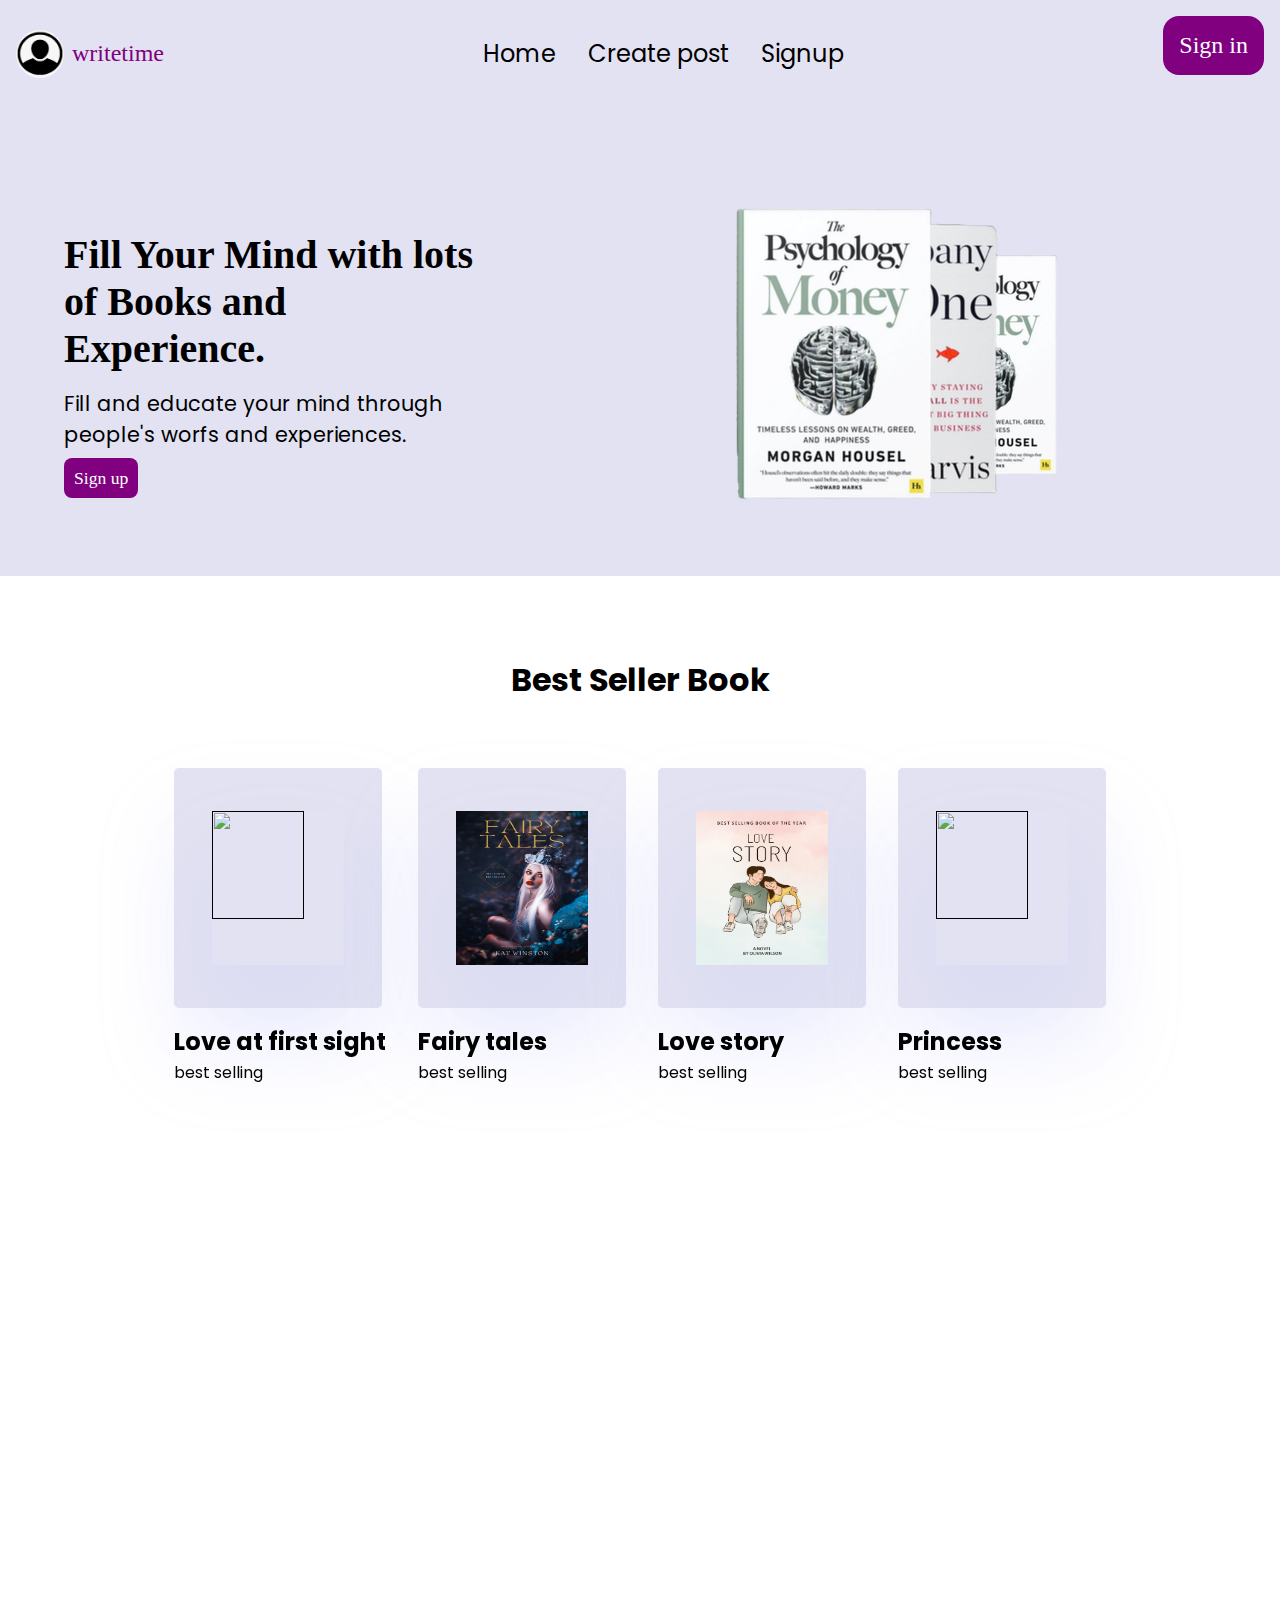
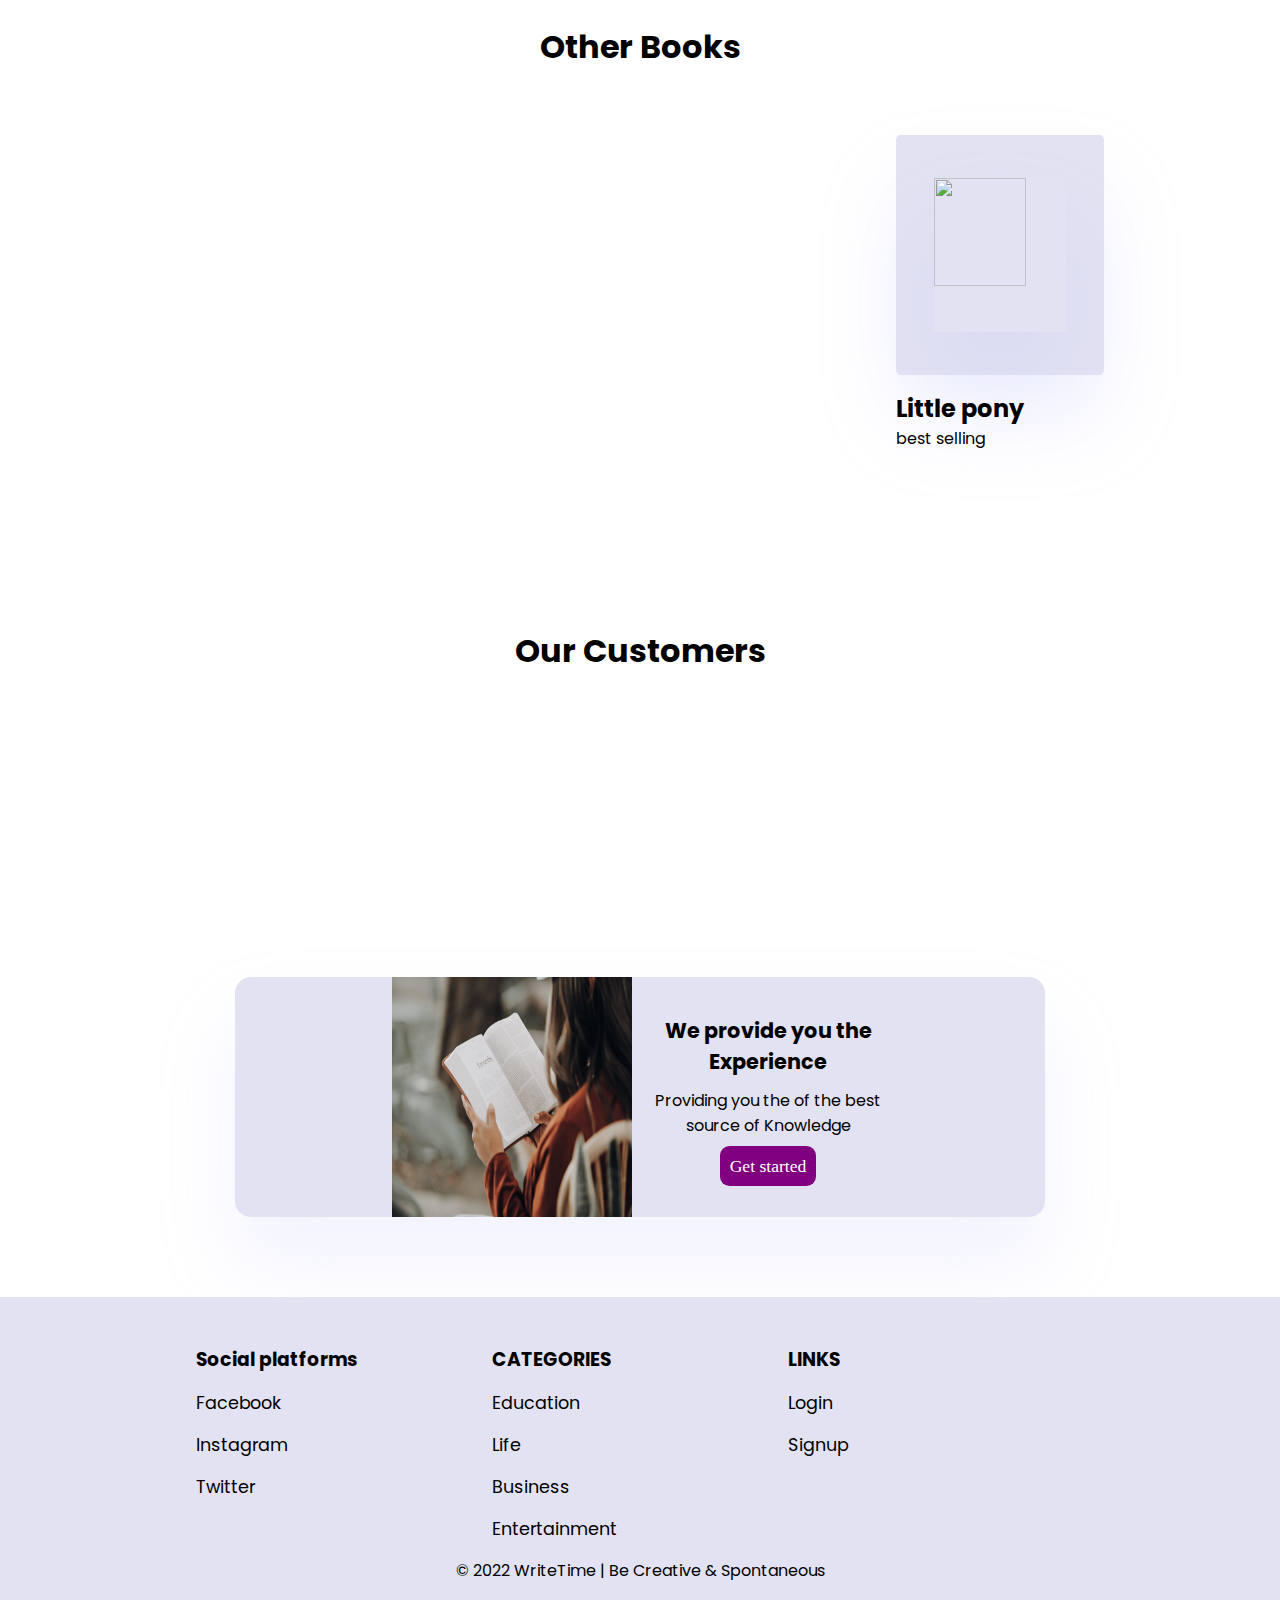
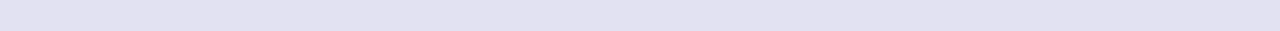
==== index.html @ b68ef9d7 "wtite time" ====
<!DOCTYPE html>
<html lang="en">

<head>
    <meta charset="UTF-8">
    <meta http-equiv="X-UA-Compatible" content="IE=Edge">
    <meta name="viewport" content="width=device-width, initial-scale=1">

    <title>HTML</title>
    <link rel="stylesheet" href="style.css">
    <link rel="stylesheet" href="https://unpkg.com/aos@next/dist/aos.css" />
</head>

<body>
    <div class="heading">
        <header>
            <div class="logo">
                <img src="assests/img/avatar.png" class="logo" alt="writetime">
                <p>writetime</p>
            </div>
            <ul class="nav">
                <li><a href="">Home</a></li>
                <li><a href="">Create post</a></li>
                <li><a href="register.html">Signup</a></li>
            </ul>
            <a href="" class="contest">Sign in</a>
            <div class="menu" id="menu">
                <div>
                    <span class="line-1"></span>
                    <span class="line-2"></span>
                    <span class="line-3"></span>
                </div>
            </div>


        </header>

        <!--Home start-->
        <div class="home">
            <div class="home-texts">
                <h1>Fill Your Mind with lots of Books and Experience.</h1>
                <p>Fill and educate your mind through people's worfs and experiences.</p>
                <div class="button">
                    <a href="register.html">Sign up</a>
                </div>
            </div>

            <div class="home-img">
                <img src="assests/img/slazzer_img_1663154950924.png" alt="">
            </div>
        </div>
        <!--Home end-->
    </div>

    <!--Book display start-->
    <div class="book-display">
        <h2>Best Seller Book</h2>
        <div class="books">
            <a href="">
            <div class="book-container" data-aos="zoom-in-left">
                <div class="book">
                    <img src="assests/img/im4.png" alt="" />
                </div>
                <h3>Love at first sight</h3>
                <small>best selling</small>
            </div>
            </a>
            
            <a href="">
            <div class="book-container" data-aos="zoom-in-right">
                <div class="book">
                    <img src="assests/img/img5.png" alt="" />
                </div>
                <h3>Fairy tales</h3>
                <small>best selling</small>
            </div>
            </a>
            
            <a href="">
            <div class="book-container" data-aos="zoom-in-left">
                <div class="book">
                    <img src="assests/img/img6.png" alt="" />
                </div>
                <h3>Love story</h3>
                <small>best selling</small>
            </div>
            </a>
            
            <a href="">
            <div class="book-container" data-aos="zoom-in-right">
                <div class="book">
                    <img src="assests/img/img7.png" alt="" />
                </div>
                <h3>Princess</h3>
                <small>best selling</small>
            </div>
            </a>
        </div>
    </div>
    <!--Book display end-->

    <!--About start-->
    <div class="about" data-aos="zoom-in-up">
        <div class="about-text">
            <h2>Knowledge is power, why not give us a try.</h2>
            <p>we are here to deliver our best</p>
            <a href="#">Sign in</a>
        </div>
        <div class="about-img">
            <img src="assests/img/img6.png" alt="" />
        </div>
    </div>
    <!--About end-->

    <!--Book display start-->
    <div class="book-display">
        <h2>Other Books</h2>
        <div class="books">
            <div class="book-container" data-aos="zoom-in-right">
                <div class="book">
                    <img src="assests/img/raze.jpeg" alt="raze" />
                </div>
                <h3>Raze</h3>
                <small>best selling</small>
            </div>

            <div class="book-container" data-aos="zoom-in-left">
                <div class="book">
                    <img src="assests/img/lunar.jpeg" alt="lunar" />
                </div>
                <h3>Lunar storm</h3>
                <small>best selling</small>
            </div>

            <div class="book-container" data-aos="zoom-in-right">
                <div class="book">
                    <img src="assests/img/world.jpeg" alt="world" />
                </div>
                <h3>Hypocrite world</h3>
                <small>best selling</small>
            </div>

            <div class="book-container">
                <div class="book">
                    <img src="assests/img/img7.png" alt="" />
                </div>
                <h3>Little pony</h3>
                <small>best selling</small>
            </div>
        </div>
    </div>
    <!--Book display end-->

    <!--Customer review start-->
    <div class="customer-review">
        <h2>Our Customers</h2>
        <div class="customers">
            <div class="reviews" data-aos="zoom-in-up">
                <p>its been a great thing havng to using your amazimg service</p>
                <div class="reviews-img">
                    <img src="/assests/img/avatar.png" alt="john terry" />
                    <small>John Terry</small>
                </div>
            </div>

            <div class="reviews" data-aos="zoom-in-up">
                <p>its been a pleasure visiting this amazing site.</p>
                <div class="reviews-img">
                    <img src="assests/img/images (19).jpeg" alt="oliver sky" />
                    <small>oliver sky</small>
                </div>
            </div>

            <div class="reviews" data-aos="zoom-in-up">
                <p>its been a great thing havng to using your amazimg service</p>
                <div class="reviews-img">
                    <img src="assests/img/avatar.png" alt="christian shakes" />
                    <small>christian shakes</small>
                </div>
            </div>
        </div>
    </div>
    <!--Customer reviews end-->

    <!--Description start-->
    <div class="description">
        <div class="description-tag">
            <img src="assests/img/joel-muniz-XqXJJhK-c08-unsplash.jpg" alt="writetime" />
            <div class="description-text">
                <h3>We provide you the Experience</h3>
                <p>Providing you the of the best source of Knowledge</p>
                <a href="register.html">Get started</a>
            </div>
        </div>
    </div>
    <!--Description end-->

    <footer>
        <div class="footer-item">

            <div class="footer-content">
                <h3>Social platforms</h3>
                <li><a href="#">Facebook</a></li>
                <li><a href="#">Instagram</a></li>
                <li><a href="#">Twitter</a></li>
            </div>

            <div class="footer-content">
                <h3>CATEGORIES</h3>
                <li><a href="#">Education</a></li>
                <li><a href="#">Life</a></li>
                <li><a href="#">Business</a></li>
                <li><a href="#">Entertainment</a></li>
            </div>

            <div class="footer-content">
                <h3>LINKS</h3>
                <li><a href="#">Login</a></li>
                <li><a href="#">Signup</a></li>
            </div>
        </div>
        <p>© 2022 WriteTime | Be Creative & Spontaneous</p>
    </footer>

    <script src="main.js"></script>
    <script src="https://unpkg.com/aos@next/dist/aos.js"></script>
    <script>
        AOS.init();
    </script>
</body>

</html>
---- style.css ----
@import url('https://fonts.googleapis.com/css2?family=Poppins&display=swap');

body {
    background: white;
    color: black;
}

* {
    padding: 0;
    margin: 0;
    box-sizing: border-box;
    font-family: poppins;
    list-style: none;
    text-decoration: none;
    scroll-behavior: smooth;
}

:root {
    --white-color: #fff;
    --gray-color: #e2e2f2;
    --main-color: purple;
    --color-light: rgba(182, 189, 250, 0.18);
    --box-shadow: 0 3rem 5rem var(--color-light);
}

@font-face {
    font-family: notosans;
    src: url('/assests/font/NotoSans-Regular.ttf');
}


@font-face {
    font-family: zolina;
    src: url('assests/font/zolina-bold.ttf');
}

.heading {
    background: var(--gray-color);
    padding: 1rem;
    height: 42rem;
}

header {
    display: flex;
    justify-content: space-between;
    align-items: center;
}

header .nav {
    display: flex;
    justify-content: center;
    align-items: center;
}

header .nav li a {
    margin: 1rem;
    margin-bottom: 0;
    color: var(--black-color);
    font-size: 1.5rem
}

.nav li a:hover::before {
    content: '';
    position: absolute;
    width: 50px;
    height: 20px;
    border-radius: 50%;
    background: transparent;
    border-bottom: 5px solid var(--main-color);
    top: 3.6rem;
    transition: .4s;
    animation: animate 1s linear infinite;
}

@keyframes animate {
    0% {
        opacity: 0;
    }

    100% {
        opacity: 1;
    }
}

header .contest {
    background: var(--main-color);
    padding: 1rem;
    border-radius: 1rem;
    color: var(--white-color);
    font-size: 1.5rem;
    font-family: zolina
}

.logo {
    display: flex;
    justify-content: center;
    align-items: center
}

.logo img {
    width: 3rem;
    height: 3rem;
    border-radius: 50%;
    margin-right: .5rem;
}

.logo p {
    font-size: 1.5rem;
    color: var(--main-color);
    font-family: zolina
}

.home {
    padding: 1rem 3rem;
    display: grid;
    grid-template-columns: repeat(2, 1fr);
    align-items: center;
    margin-bottom: 3rem;
}

.home-texts {
    width: 26rem;
}

.home-texts h1 {
    font-size: 2.5rem;
    font-family: notosans;
    margin-bottom: 1rem;
    color: var(--black-color);
}

.home-texts p {
    font-family: poppins;
    font-size: 1.3rem;
    margin-bottom: 1rem;
    color: var(--black-color)
}

.button a {
    background: var(--main-color);
    font-family: zolina;
    padding: 10px;
    color: var(--white-color);
    border-radius: .5rem;
}

.book-display {
    padding: 5rem 1rem;
    text-align: center;
}

.book-display h2 {
    font-size: 2rem;
}

.books {
    display: flex;
    justify-content: center;
    align-items: center;
    flex-wrap: wrap;
    margin-top: 3rem;
    text-align: left;
}

.book-container {
    margin: 1rem;
}

.book-container h3 {
    font-size: 1.5rem;
}

.book-container small {
    font-size: 1rem;
}

.book-container .book {
    width: 13rem;
    background: var(--gray-color);
    padding: 10px;
    height: 15rem;
    display: grid;
    place-items: center;
    margin-bottom: 1rem;
    border-radius: .3rem;
    box-shadow: var(--box-shadow);
}

.book-container .book img {
    width: 70%;
    height: 70%;
    box-shadow: var(--box-shadow);
}

.about {
    display: grid;
    grid-template-columns: repeat(2, 1fr);
    place-items: center;
    align-items: center;
    background: var(--gray-color);
    padding: 10px;
    border-radius: 1rem;
    margin: 2rem;
}

.about-text {
    margin-left: 3rem;
}

.about-text h2 {
    font-size: 1.7rem;
    margin-bottom: 1rem;
}

.about-text p {
    font-size: 1.3rem;
    margin-bottom: 1rem;
}

.about-text a {
    background: var(--main-color);
    padding: 1rem;
    border-radius: .6rem;
    font-family: zolina;
    color: var(--white-color);
}

.about-img {
    width: 10rem;
}

.about-img img {
    width: 100%;
}

.customer-review {
    padding: 5rem 1rem;
    text-align: center;
}

.customer-review h2 {
    font-size: 2rem;
    margin-bottom: 2.4rem;
}

.customers {
    display: flex;
    justify-content: center;
    align-items: center;
    flex-wrap: wrap;
}

.reviews {
    width: 15rem;
    text-align: left;
    margin: 1rem;
}

.reviews p {
    font-size: 1.2rem;
}

.reviews div {
    width: 20rem;
    display: flex;
    align-items: center;
}

.reviews div img {
    width: 3rem;
    height: 3rem;
    border-radius: 50%;
    margin-top: 1rem;
    margin-right: 1.5rem;
}

.reviews div small {
    font-size: 1rem;
}

.description {
    display: flex;
    justify-content: center;
    align-items: center;
    background: var(--gray-color);
    margin-left: 14.7rem;
    margin-right: 14.7rem;
    margin-bottom: 5rem;
    box-shadow: var(--box-shadow);
    border-radius: 1rem
}

.description-tag {
    display: grid;
    grid-template-columns: repeat(2, 1fr);
    grid-gap: 1rem;
    justify-content: center;
    align-items: center;
}

.description-tag img {
    width: 15rem;
    height: 15rem;
}

.description-text {
    width: 15rem;
    text-align: center;
}

.description-text h3 {
    font-size: 1.3rem;
    margin-bottom: .7rem;
}

.description-text p {
    font-size: 1rem;
    margin-bottom: 1rem;
}

.description-text a {
    background: var(--main-color);
    border-radius: .6rem;
    padding: 10px;
    font-family: zolina;
    color: var(--white-color);
}

footer {
    background: var(--gray-color);
    padding: 3rem;
}

footer p {
    text-align: center;
}

.footer-item {
    display: flex;
    justify-content: center;
}

.footer-content {
    width: 25%;
}

.footer-content img {
    width: 50px;
    border-radius: 50%;
}

.footer-content h3 {
    margin-bottom: 1rem;
}

.footer-content li,
a {
    color: var(--black-color);
    font-size: 1.1rem;
    transition: .3s;
    margin-bottom: 1rem;
}

.footer-content a:hover {
    color: var(--main-color);
}

.menu {
    width: 50px;
    height: 50px;
    background: var(--main-color);
    border-radius: 8px;
    cursor: pointer;
    display: none;
}

.menu div {
    width: 40px;
    height: 40px;
    margin: 4px;
    position: relative;
}

.menu span {
    background: var(--white-color);
    width: 100%;
    height: 4px;
    border-radius: 50px;
    display: block;
    position: absolute;
    left: 50%;
    top: 50%;
    transform: translate(-50%, -50%);
    transition: transform 0.5s, width 0.5s;
}

.menu .line-1 {
    width: 50%;
    transform: translate(-100%, -12px);
    transform-origin: 0 0;
}

.menu .line-3 {
    width: 50%;
    left: auto;
    right: 0;
    transform: translate(0, 10px);
    transform-origin: 100% 0;
}

.openmenu .line-1 {
    transform: translate(0, 0) rotate(-45deg);
}

.openmenu .line-3 {
    transform: translate(-100%, 0) rotate(-45deg);
}

.openmenu .line-2 {
    transform: translate(-50%, -50%) rotate(45deg);
}

/*mobile settings*/
@media(max-width: 500px) {
    .heading {
        padding: 0;
    }

    header {
        background: var(--main-color);
        padding: 1rem;
    }

    header .nav {
        color: var(--gray-color);
        position: absolute;
        top: -200px;
        opacity: 0;
        right: 0;
        left: 0;
        display: flex;
        flex-direction: column;
        text-align: center;
        background: var(--main-color);
        transition: .3s;
        height: 15rem;
    }

    header .nav li {
        margin: 1rem;
    }

    header .nav li a {
        font-size: 1.2rem;
    }

    .nav li a:hover::before {
        display: none;
    }

    header .nav.active {
        top: 80px;
        opacity: 1;
    }

    header .contest {
        display: none;
    }

    header .menu {
        display: block;
    }

    .logo p {
        color: var(--gray-color);
        font-family: poppins
    }

    .home {
        display: grid;
        grid-template-columns: repeat(1, 1fr);
        padding: 7rem 1rem;

    }

    .home-texts {
        width: 20rem
    }

    .home-texts h1 {
        font-size: 2rem
    }

    .home-img {
        width: 20rem;
        margin-bottom: 50rem;
    }

    .home-img img {
        width: 100%;
    }

    .about {
        grid-template-columns: repeat(1, 1fr);
        grid-gap: 2rem;
        padding: 1.5rem;
    }

    .about-text {
        margin-left: 1rem;
    }

    .customer-review {
        text-align: center
    }

    .reviews {
        text-align: center;
        width: 105%;
    }

    .reviews div {
        align-items: center;
        justify-content: center;
    }

    .reviews div img {
        width: 2rem;
        height: 2rem;
    }

    .description {
        margin: 1rem;
    }

    .description-tag {
        grid-template-columns: repeat(1, 1fr);
        padding: 1.5rem;
    }

    .footer-item {
        display: block;
    }

    .footer-content {
        width: 55%;
    }
}

@media (max-width: 768px) {

    .home-img img {
        width: 20rem;
    }

    .description-tag {
        grid-template-columns: repeat(1, 1fr);
    }
}

@media(min-width: 700px) {
    .heading {
        height: 36rem;
    }
}
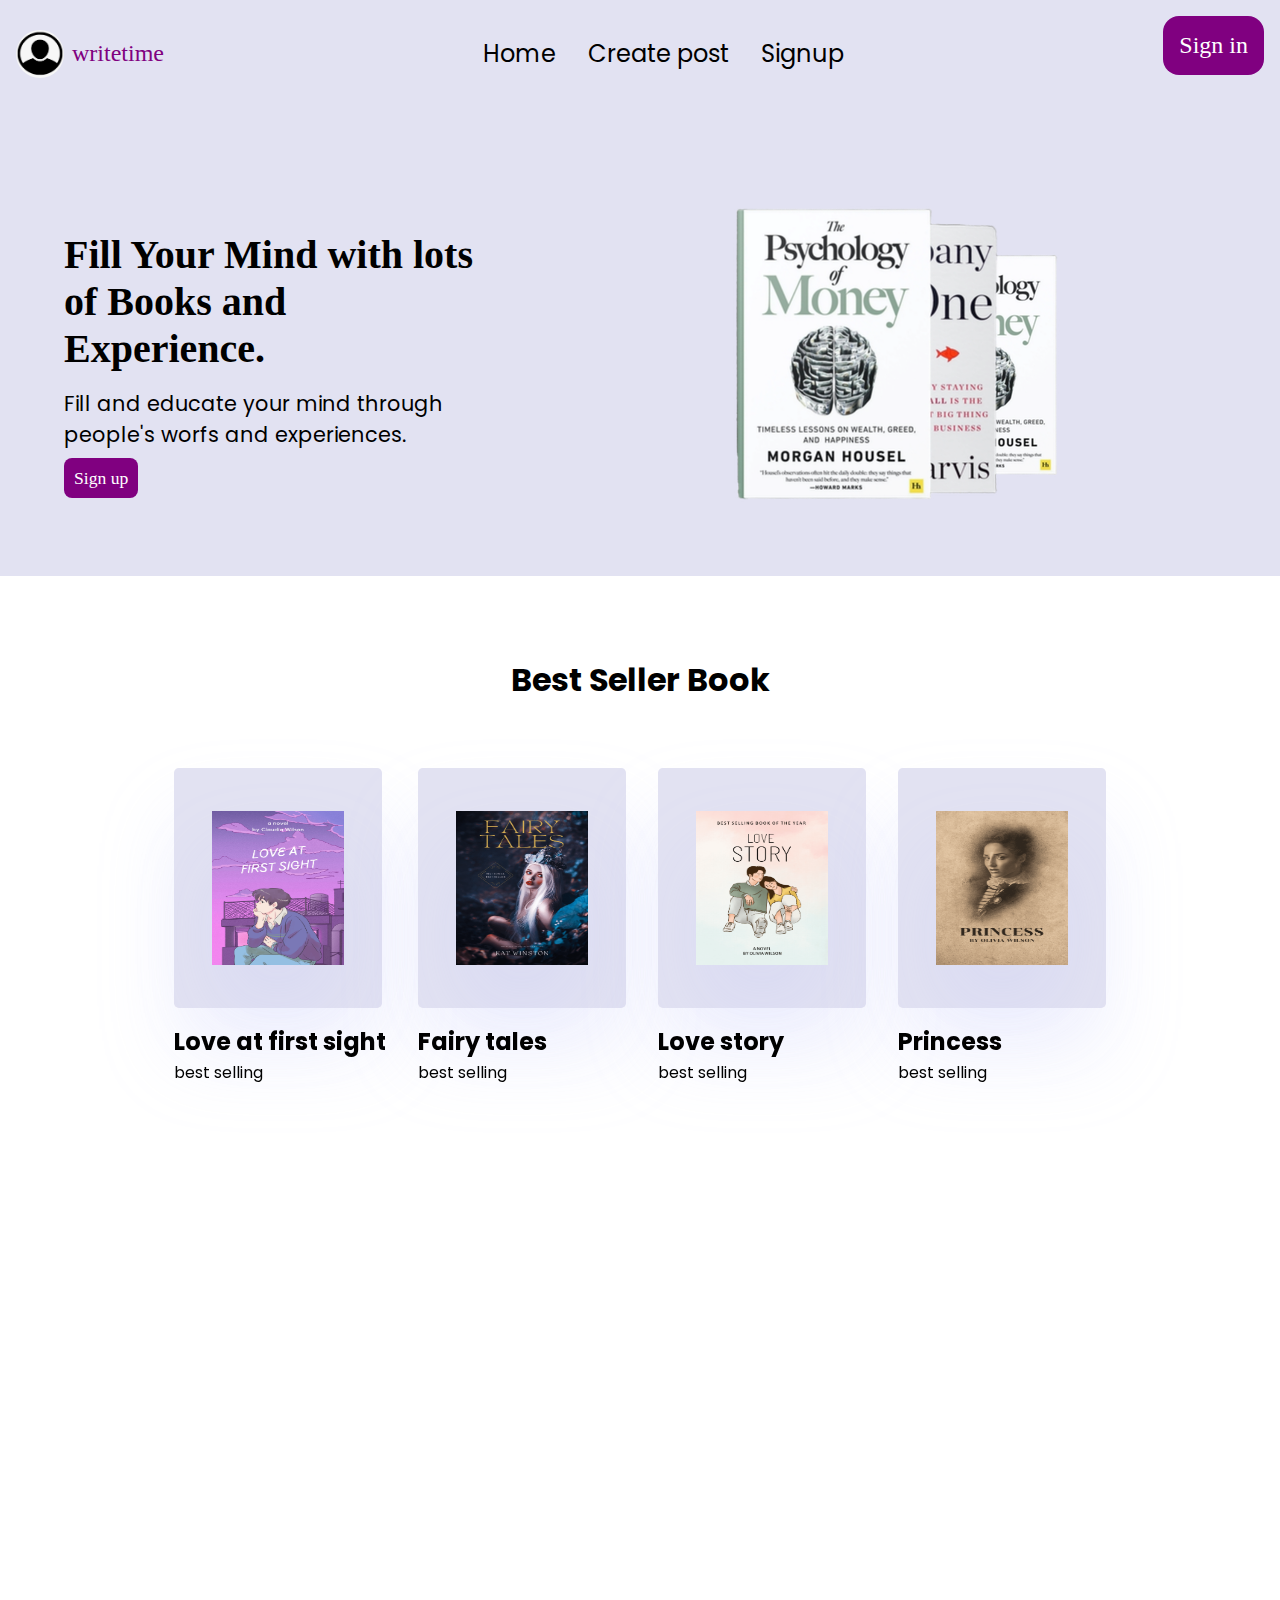
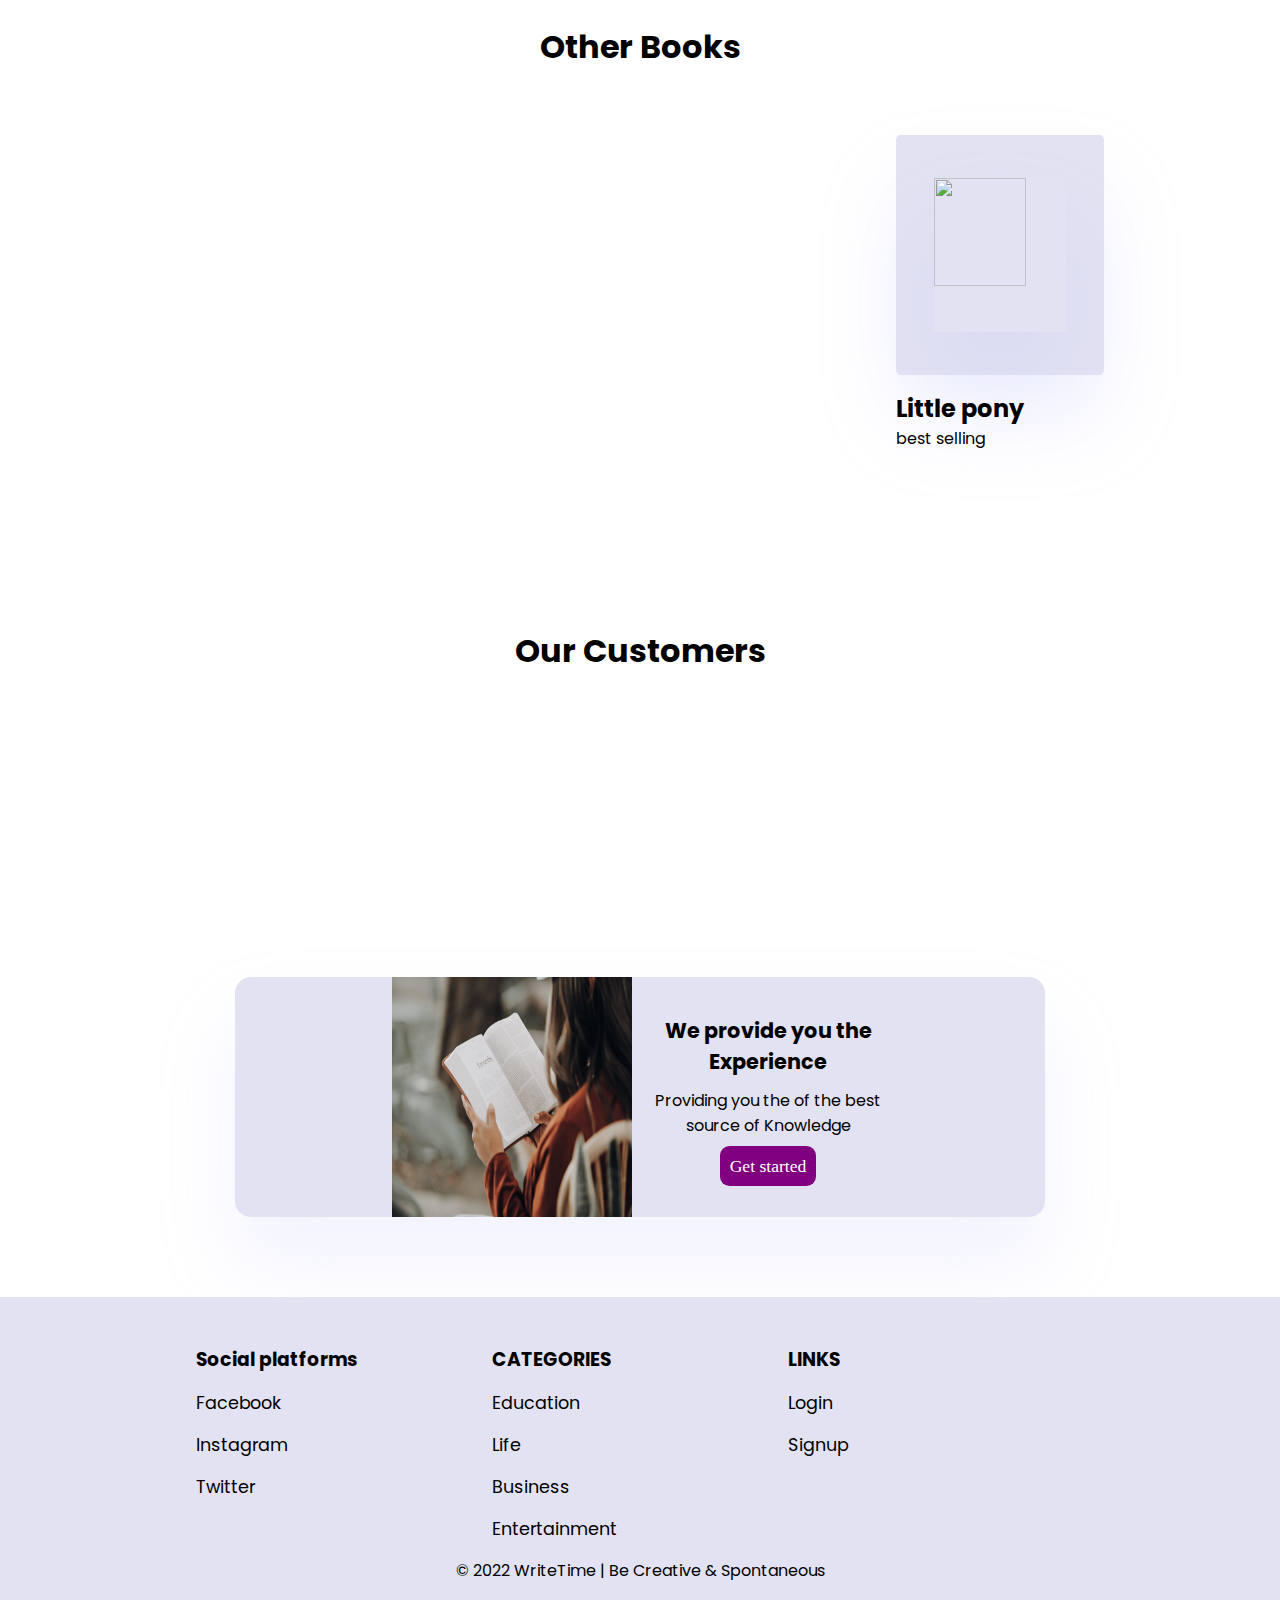
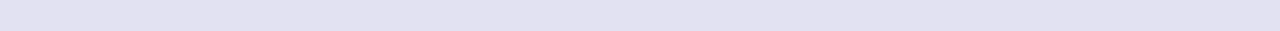
==== commit c6aced49: "update" ====
--- a/index.html
+++ b/index.html
@@ -6,9 +6,22 @@
     <meta http-equiv="X-UA-Compatible" content="IE=Edge">
     <meta name="viewport" content="width=device-width, initial-scale=1">
 
-    <title>HTML</title>
+    <title>WriteTime - Home</title>
     <link rel="stylesheet" href="style.css">
     <link rel="stylesheet" href="https://unpkg.com/aos@next/dist/aos.css" />
+    <meta name="author" content="writetime">
+    <meta name="description" content="Fill Your Mind with lots of Books and Experience">
+    <meta name="keywords" content="Writetime | Business | Education">
+    <meta name="distribution" content="global" />
+    <meta name="rating" content="General" />
+    <meta name="language" content="En" />
+    <meta property="og:image:alt" content="write time">
+    <meta property="og:image" content="assests/img/joel-muniz-XqXJJhK-c08-unsplash.jpg">
+    <meta property="og:type" content="article" />
+    <meta property="og:title" content="Writetime - Homepage" />
+    <meta property="og:description" content="Fill Your Mind with lots of Books and Experience" />
+    <meta property="og:url" content="https://daviduche03.github.io/write-time" />
+    <meta property="og:site_name" content="writetime" />
 </head>
 
 <body>
@@ -20,7 +33,7 @@
             </div>
             <ul class="nav">
                 <li><a href="">Home</a></li>
-                <li><a href="">Create post</a></li>
+                <li><a href="create-novel.html">Create post</a></li>
                 <li><a href="register.html">Signup</a></li>
             </ul>
             <a href="" class="contest">Sign in</a>
@@ -57,43 +70,43 @@
         <h2>Best Seller Book</h2>
         <div class="books">
             <a href="">
-            <div class="book-container" data-aos="zoom-in-left">
-                <div class="book">
-                    <img src="assests/img/im4.png" alt="" />
-                </div>
-                <h3>Love at first sight</h3>
-                <small>best selling</small>
-            </div>
-            </a>
-            
-            <a href="">
-            <div class="book-container" data-aos="zoom-in-right">
-                <div class="book">
-                    <img src="assests/img/img5.png" alt="" />
-                </div>
-                <h3>Fairy tales</h3>
-                <small>best selling</small>
-            </div>
-            </a>
-            
-            <a href="">
-            <div class="book-container" data-aos="zoom-in-left">
-                <div class="book">
-                    <img src="assests/img/img6.png" alt="" />
-                </div>
-                <h3>Love story</h3>
-                <small>best selling</small>
-            </div>
-            </a>
-            
-            <a href="">
-            <div class="book-container" data-aos="zoom-in-right">
-                <div class="book">
-                    <img src="assests/img/img7.png" alt="" />
-                </div>
-                <h3>Princess</h3>
-                <small>best selling</small>
-            </div>
+                <div class="book-container" data-aos="zoom-in-left">
+                    <div class="book">
+                        <img src="assests/img/First.png" alt="love at first sight" />
+                    </div>
+                    <h3>Love at first sight</h3>
+                    <small>best selling</small>
+                </div>
+            </a>
+
+            <a href="">
+                <div class="book-container" data-aos="zoom-in-right">
+                    <div class="book">
+                        <img src="assests/img/Fairy.png" alt="fairy tale" />
+                    </div>
+                    <h3>Fairy tales</h3>
+                    <small>best selling</small>
+                </div>
+            </a>
+
+            <a href="">
+                <div class="book-container" data-aos="zoom-in-left">
+                    <div class="book">
+                        <img src="assests/img/Love.png" alt="love story" />
+                    </div>
+                    <h3>Love story</h3>
+                    <small>best selling</small>
+                </div>
+            </a>
+
+            <a href="">
+                <div class="book-container" data-aos="zoom-in-right">
+                    <div class="book">
+                        <img src="assests/img/compress.png" alt="princess" />
+                    </div>
+                    <h3>Princess</h3>
+                    <small>best selling</small>
+                </div>
             </a>
         </div>
     </div>
@@ -104,10 +117,10 @@
         <div class="about-text">
             <h2>Knowledge is power, why not give us a try.</h2>
             <p>we are here to deliver our best</p>
-            <a href="#">Sign in</a>
+            <a href="login.html">Sign in</a>
         </div>
         <div class="about-img">
-            <img src="assests/img/img6.png" alt="" />
+            <img src="assests/img/compress.png" alt="writetime" />
         </div>
     </div>
     <!--About end-->
@@ -158,7 +171,7 @@
             <div class="reviews" data-aos="zoom-in-up">
                 <p>its been a great thing havng to using your amazimg service</p>
                 <div class="reviews-img">
-                    <img src="/assests/img/avatar.png" alt="john terry" />
+                    <img src="assests/img/avatar.png" alt="john terry" />
                     <small>John Terry</small>
                 </div>
             </div>
@@ -229,4 +242,4 @@
     </script>
 </body>
 
-</html>
+</html>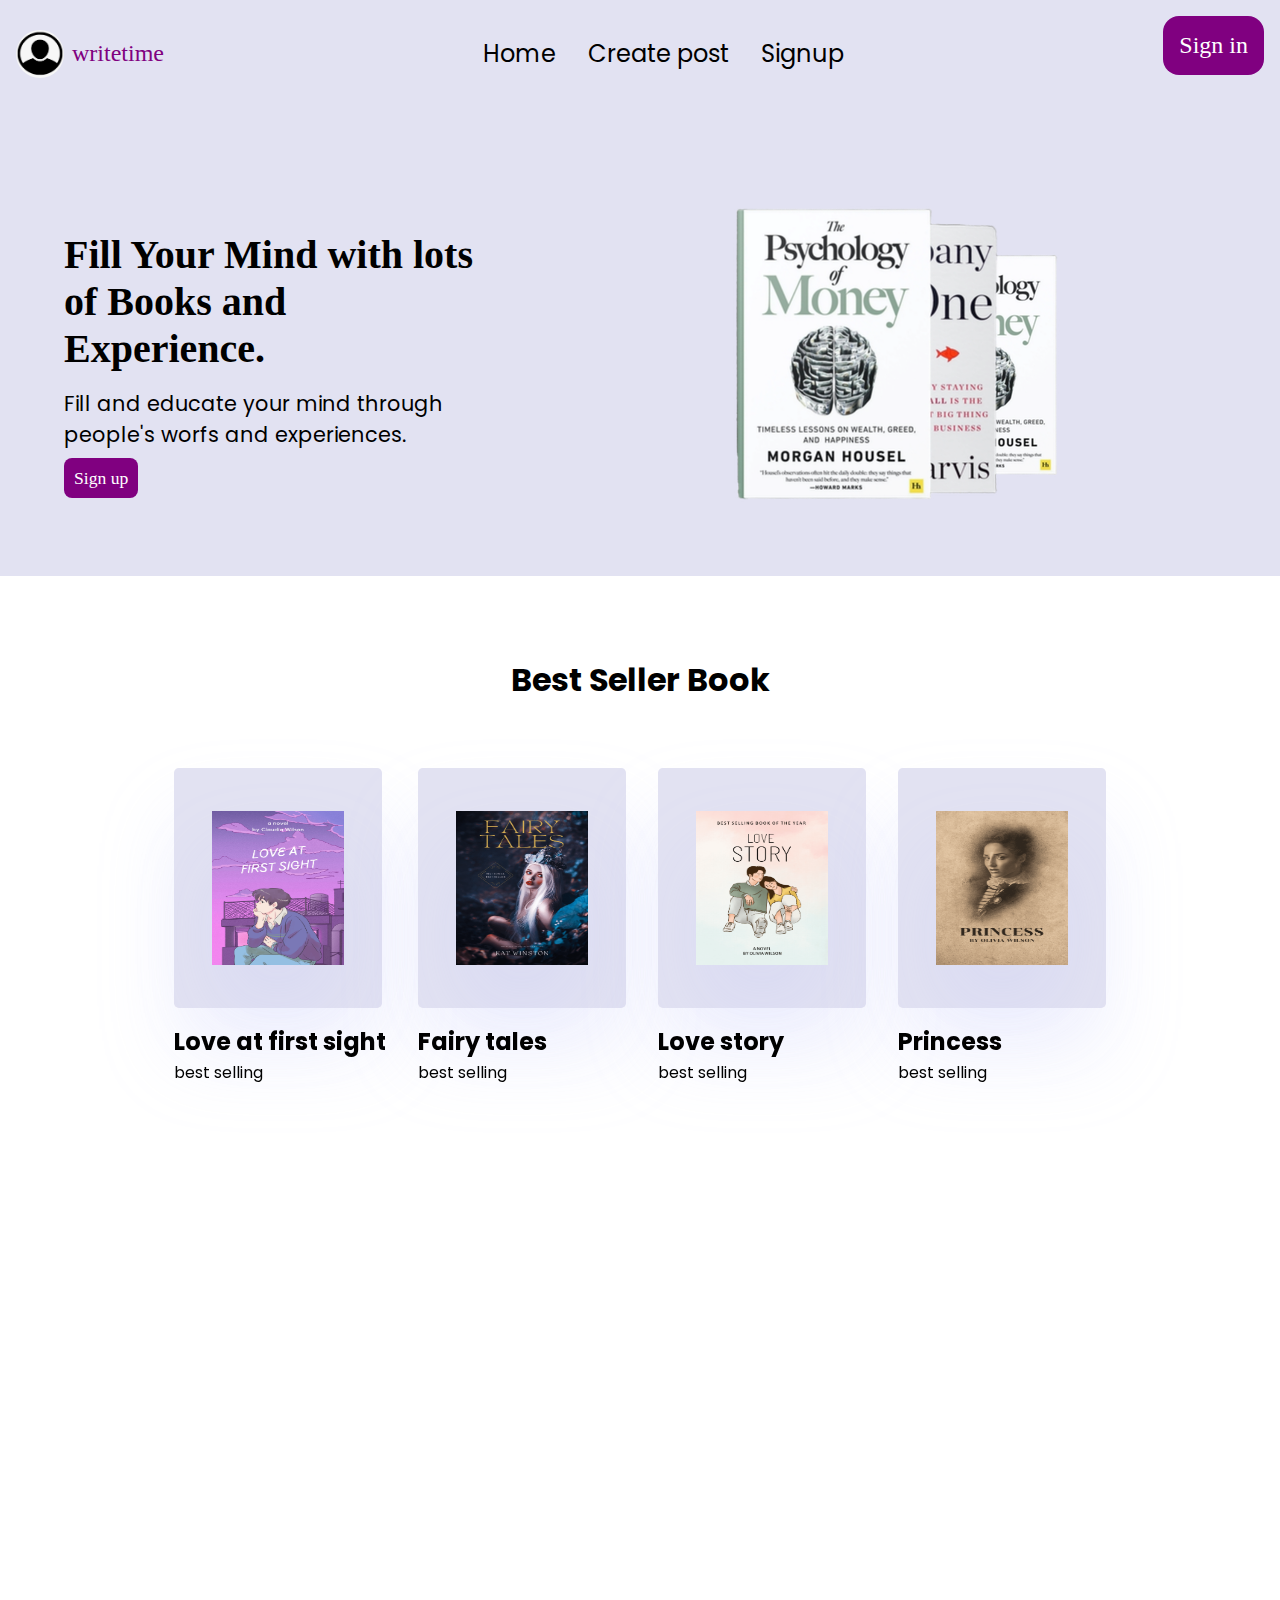
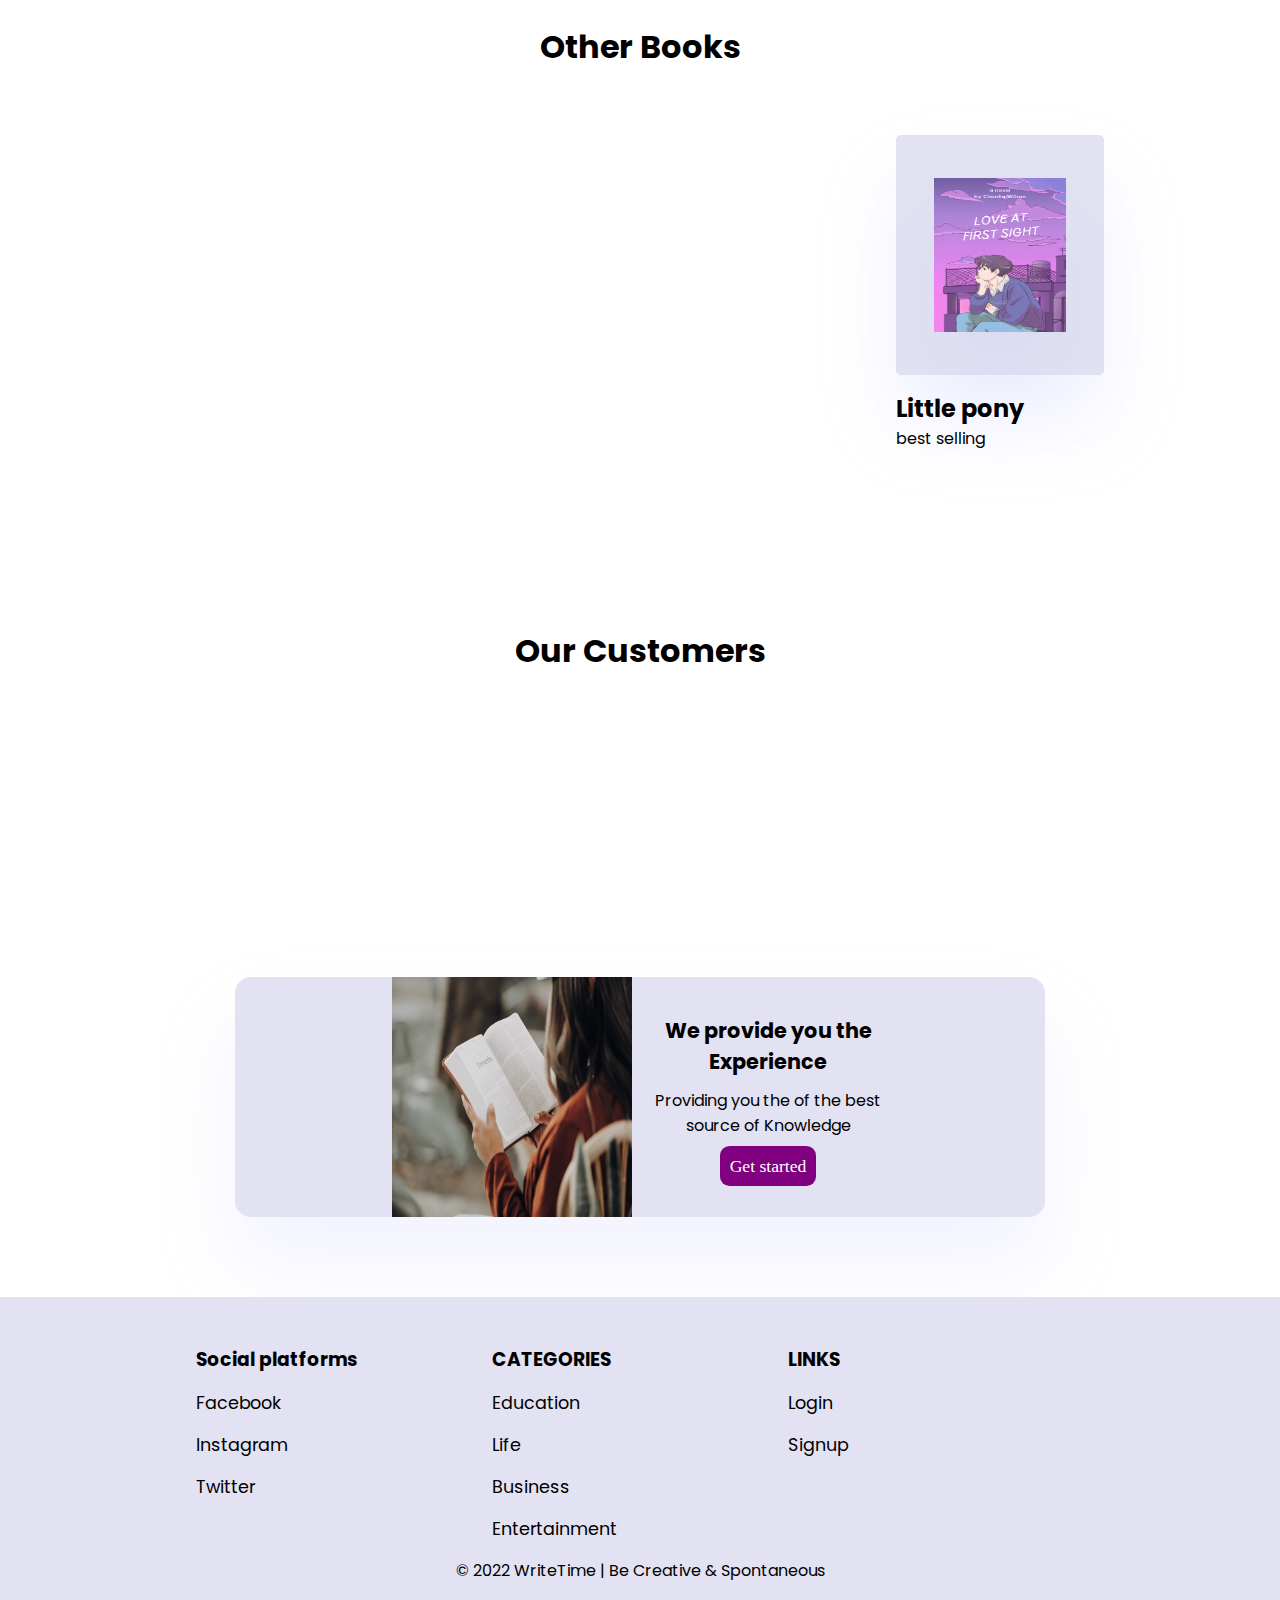
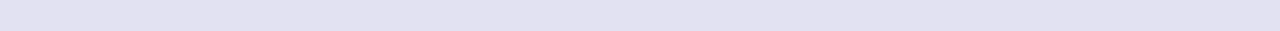
==== commit fcd5d746: "Update index.html" ====
--- a/index.html
+++ b/index.html
@@ -155,7 +155,7 @@
 
             <div class="book-container">
                 <div class="book">
-                    <img src="assests/img/img7.png" alt="" />
+                    <img src="assests/img/First.png" alt="write time" />
                 </div>
                 <h3>Little pony</h3>
                 <small>best selling</small>
@@ -242,4 +242,4 @@
     </script>
 </body>
 
-</html>+</html>
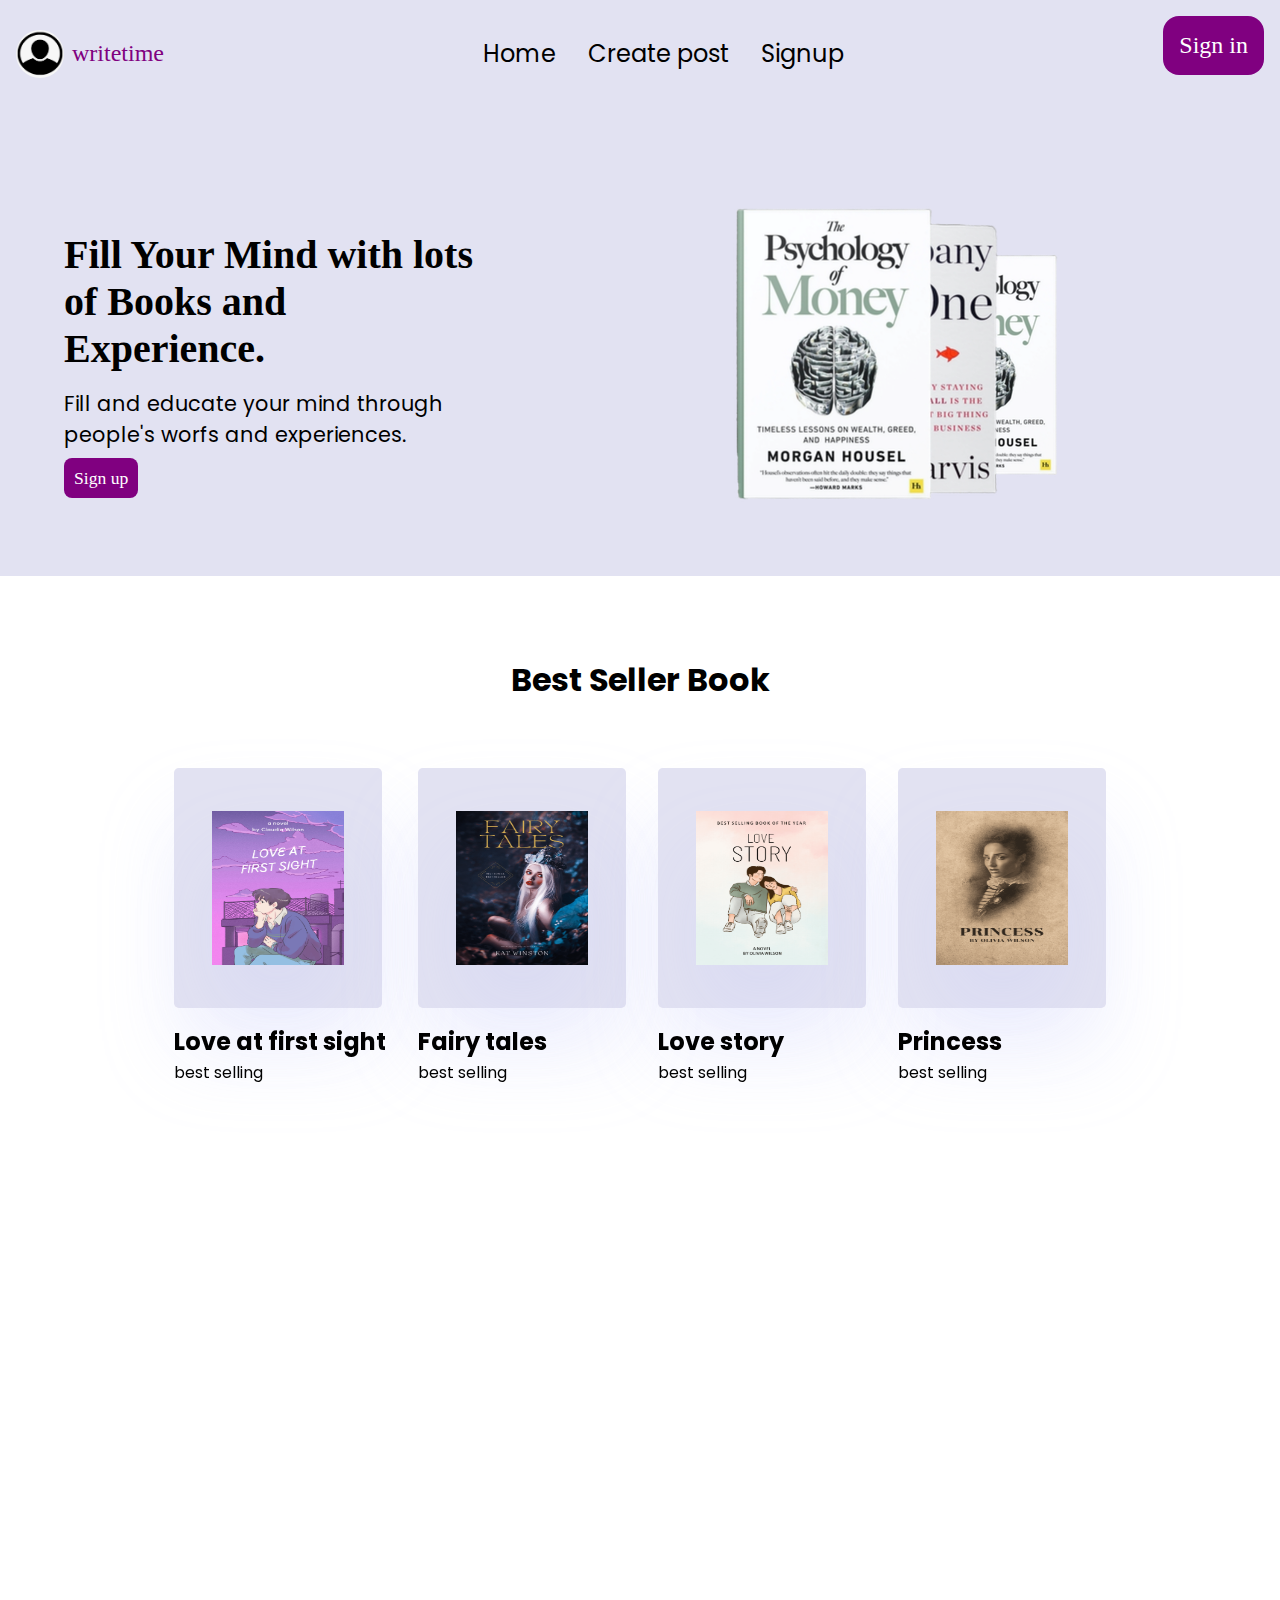
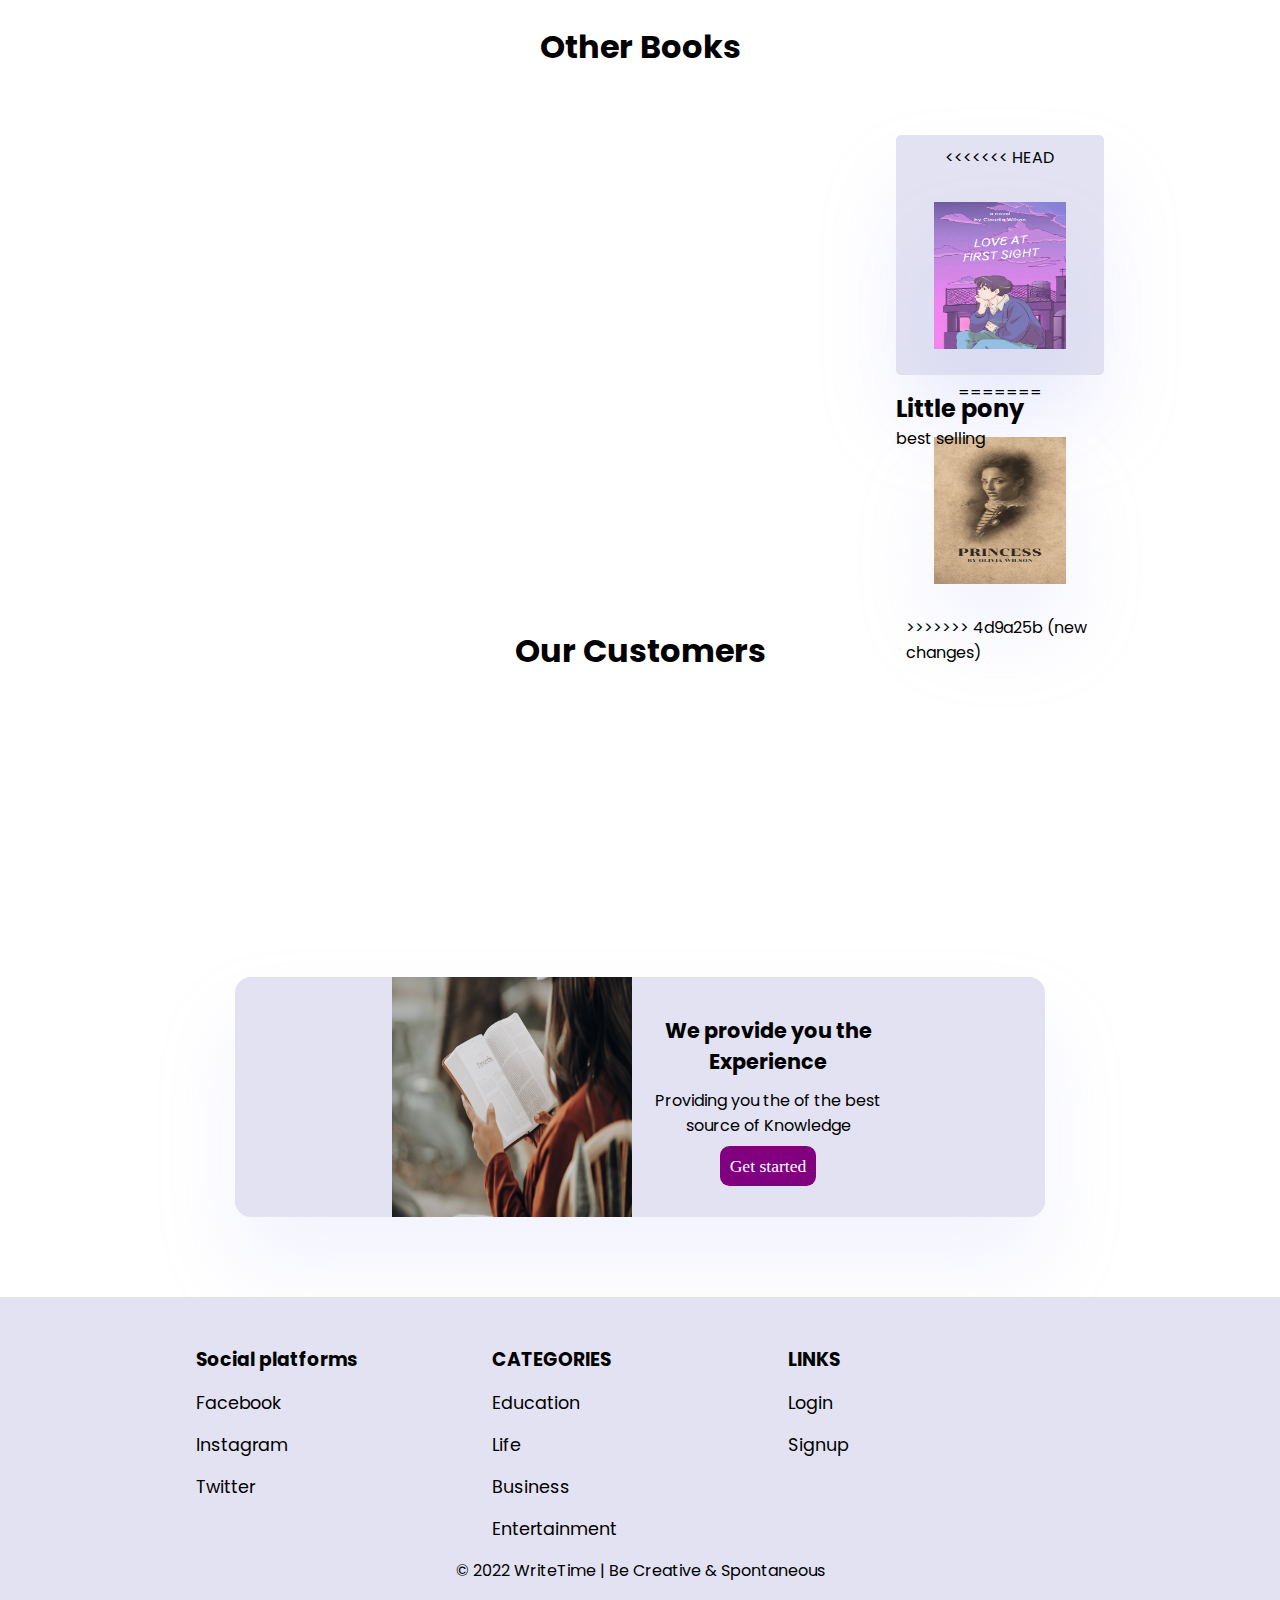
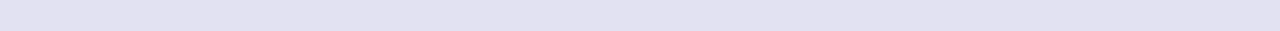
==== commit 4248676b: "new" ====
--- a/index.html
+++ b/index.html
@@ -69,7 +69,7 @@
     <div class="book-display">
         <h2>Best Seller Book</h2>
         <div class="books">
-            <a href="">
+            <a href="home.html">
                 <div class="book-container" data-aos="zoom-in-left">
                     <div class="book">
                         <img src="assests/img/First.png" alt="love at first sight" />
@@ -155,7 +155,11 @@
 
             <div class="book-container">
                 <div class="book">
+<<<<<<< HEAD
                     <img src="assests/img/First.png" alt="write time" />
+=======
+                    <img src="assests/img/compress.png" alt="" />
+>>>>>>> 4d9a25b (new changes)
                 </div>
                 <h3>Little pony</h3>
                 <small>best selling</small>
--- a/style.css
+++ b/style.css
@@ -562,4 +562,4 @@
     .heading {
         height: 36rem;
     }
-}+}
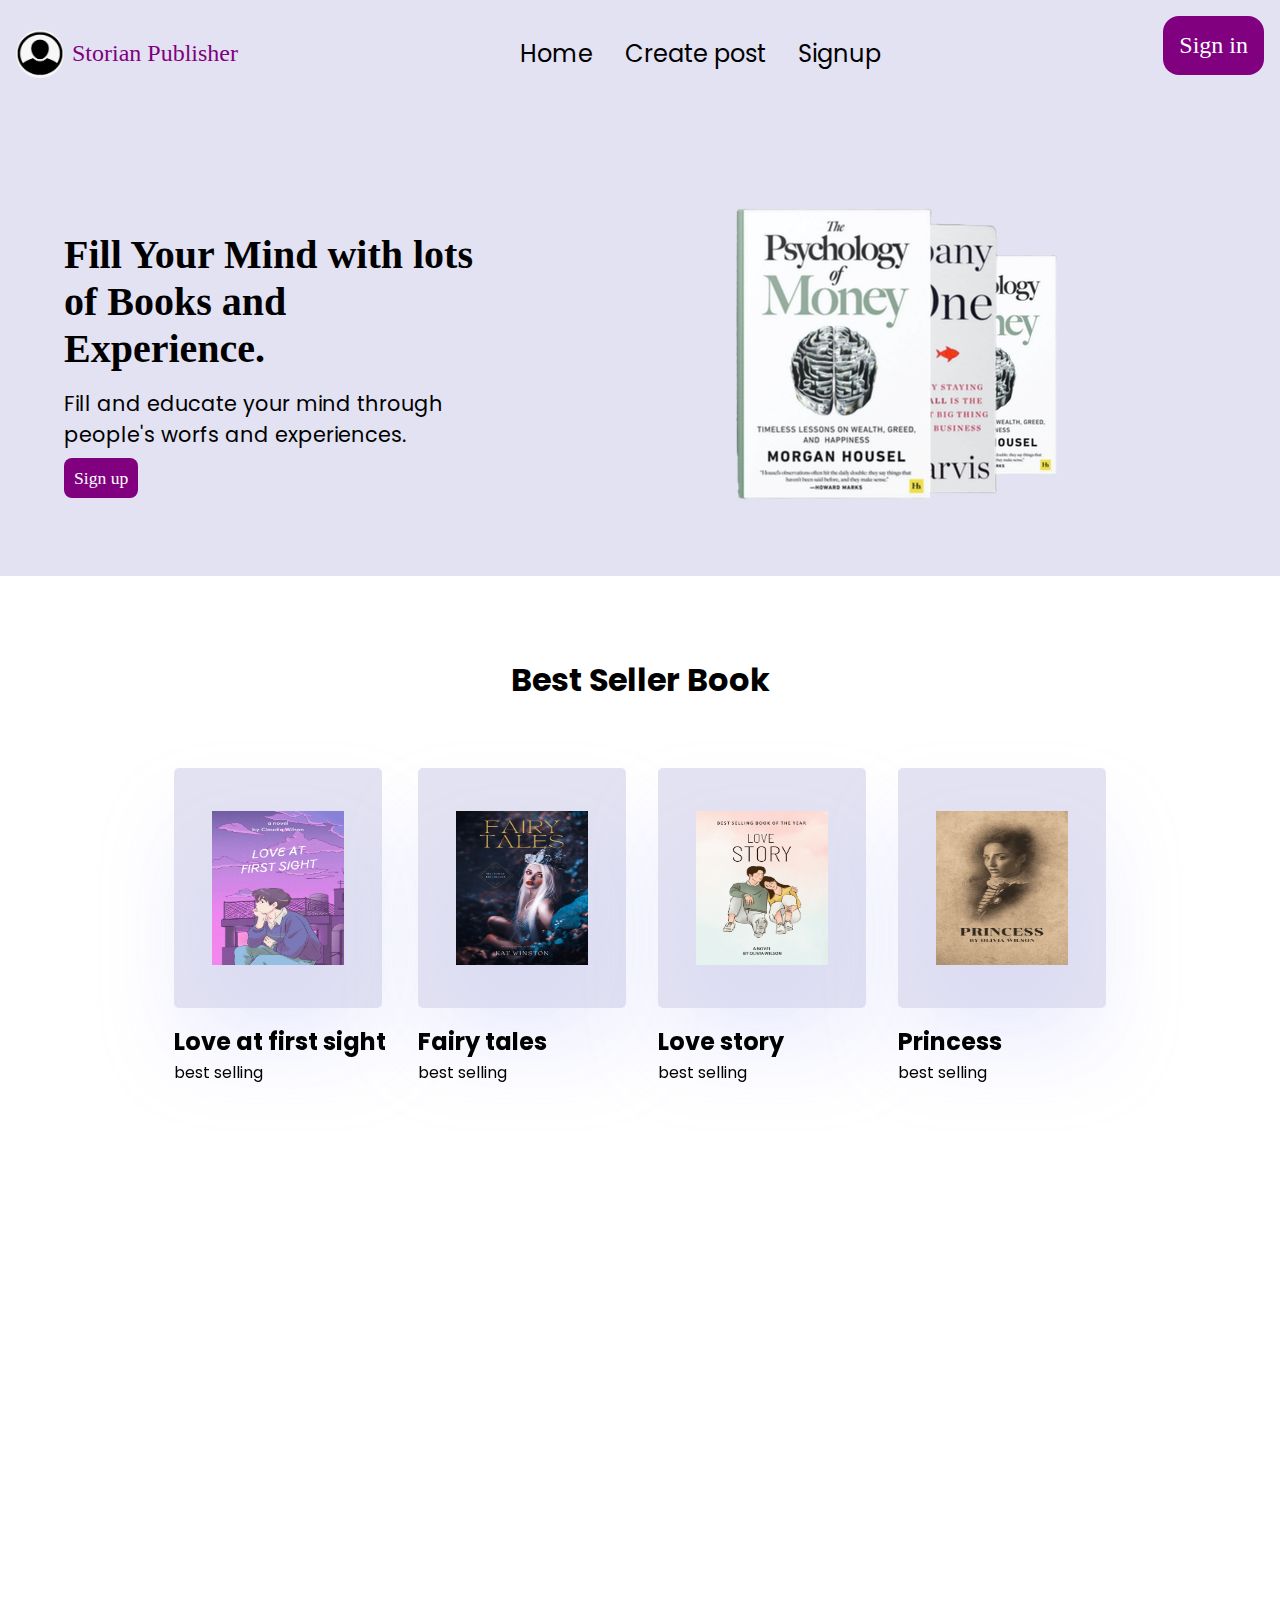
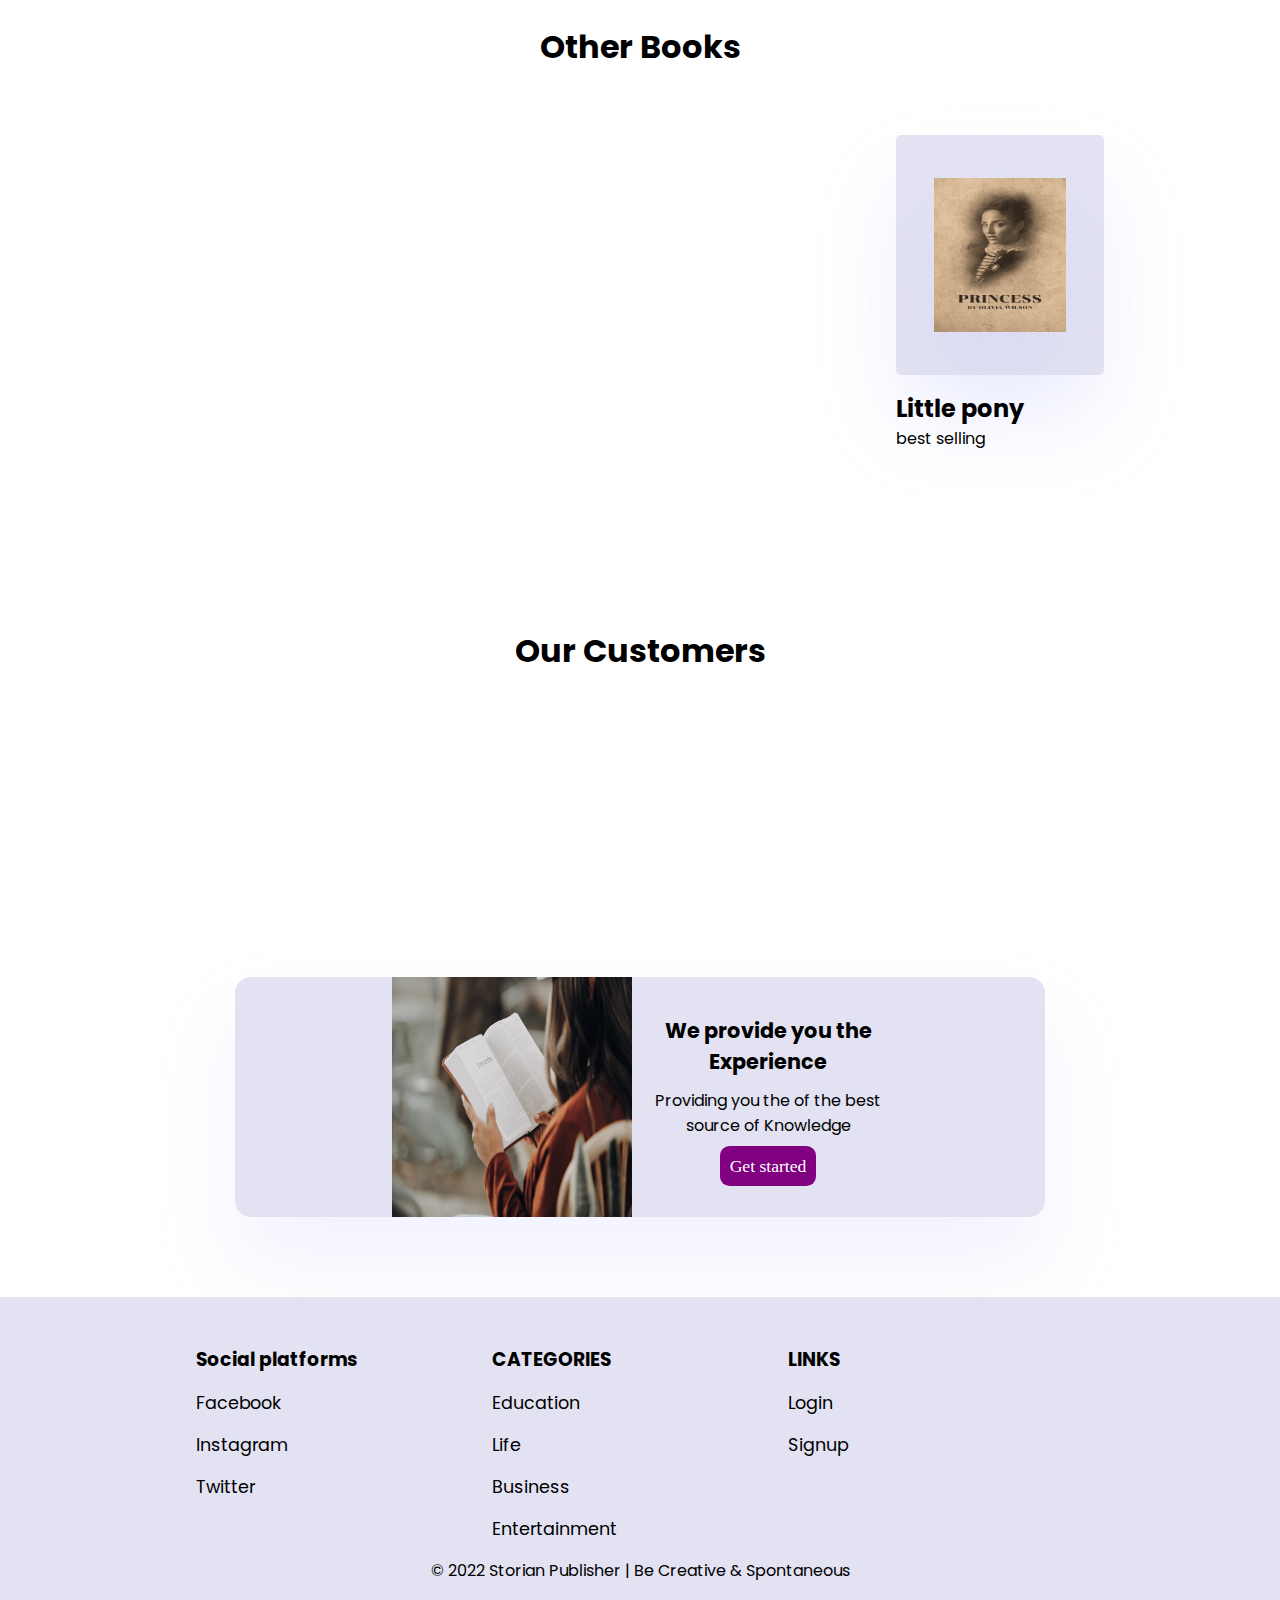
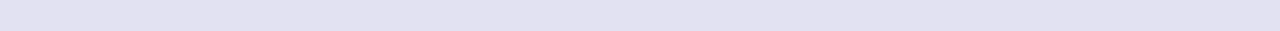
==== commit 628df6a7: "new" ====
--- a/index.html
+++ b/index.html
@@ -6,22 +6,22 @@
     <meta http-equiv="X-UA-Compatible" content="IE=Edge">
     <meta name="viewport" content="width=device-width, initial-scale=1">
 
-    <title>WriteTime - Home</title>
+    <title>Storian Publisher - Home</title>
     <link rel="stylesheet" href="style.css">
     <link rel="stylesheet" href="https://unpkg.com/aos@next/dist/aos.css" />
-    <meta name="author" content="writetime">
+    <meta name="author" content="Storian Publisher">
     <meta name="description" content="Fill Your Mind with lots of Books and Experience">
-    <meta name="keywords" content="Writetime | Business | Education">
+    <meta name="keywords" content="Storian Publisher | Business | Education">
     <meta name="distribution" content="global" />
     <meta name="rating" content="General" />
     <meta name="language" content="En" />
-    <meta property="og:image:alt" content="write time">
+    <meta property="og:image:alt" content="Storian Publisher">
     <meta property="og:image" content="assests/img/joel-muniz-XqXJJhK-c08-unsplash.jpg">
     <meta property="og:type" content="article" />
     <meta property="og:title" content="Writetime - Homepage" />
     <meta property="og:description" content="Fill Your Mind with lots of Books and Experience" />
     <meta property="og:url" content="https://daviduche03.github.io/write-time" />
-    <meta property="og:site_name" content="writetime" />
+    <meta property="og:site_name" content="Storian Publisher" />
 </head>
 
 <body>
@@ -29,7 +29,7 @@
         <header>
             <div class="logo">
                 <img src="assests/img/avatar.png" class="logo" alt="writetime">
-                <p>writetime</p>
+                <p>Storian Publisher</p>
             </div>
             <ul class="nav">
                 <li><a href="">Home</a></li>
@@ -155,11 +155,7 @@
 
             <div class="book-container">
                 <div class="book">
-<<<<<<< HEAD
-                    <img src="assests/img/First.png" alt="write time" />
-=======
                     <img src="assests/img/compress.png" alt="" />
->>>>>>> 4d9a25b (new changes)
                 </div>
                 <h3>Little pony</h3>
                 <small>best selling</small>
@@ -236,7 +232,7 @@
                 <li><a href="#">Signup</a></li>
             </div>
         </div>
-        <p>© 2022 WriteTime | Be Creative & Spontaneous</p>
+        <p>© 2022 Storian Publisher | Be Creative & Spontaneous</p>
     </footer>
 
     <script src="main.js"></script>
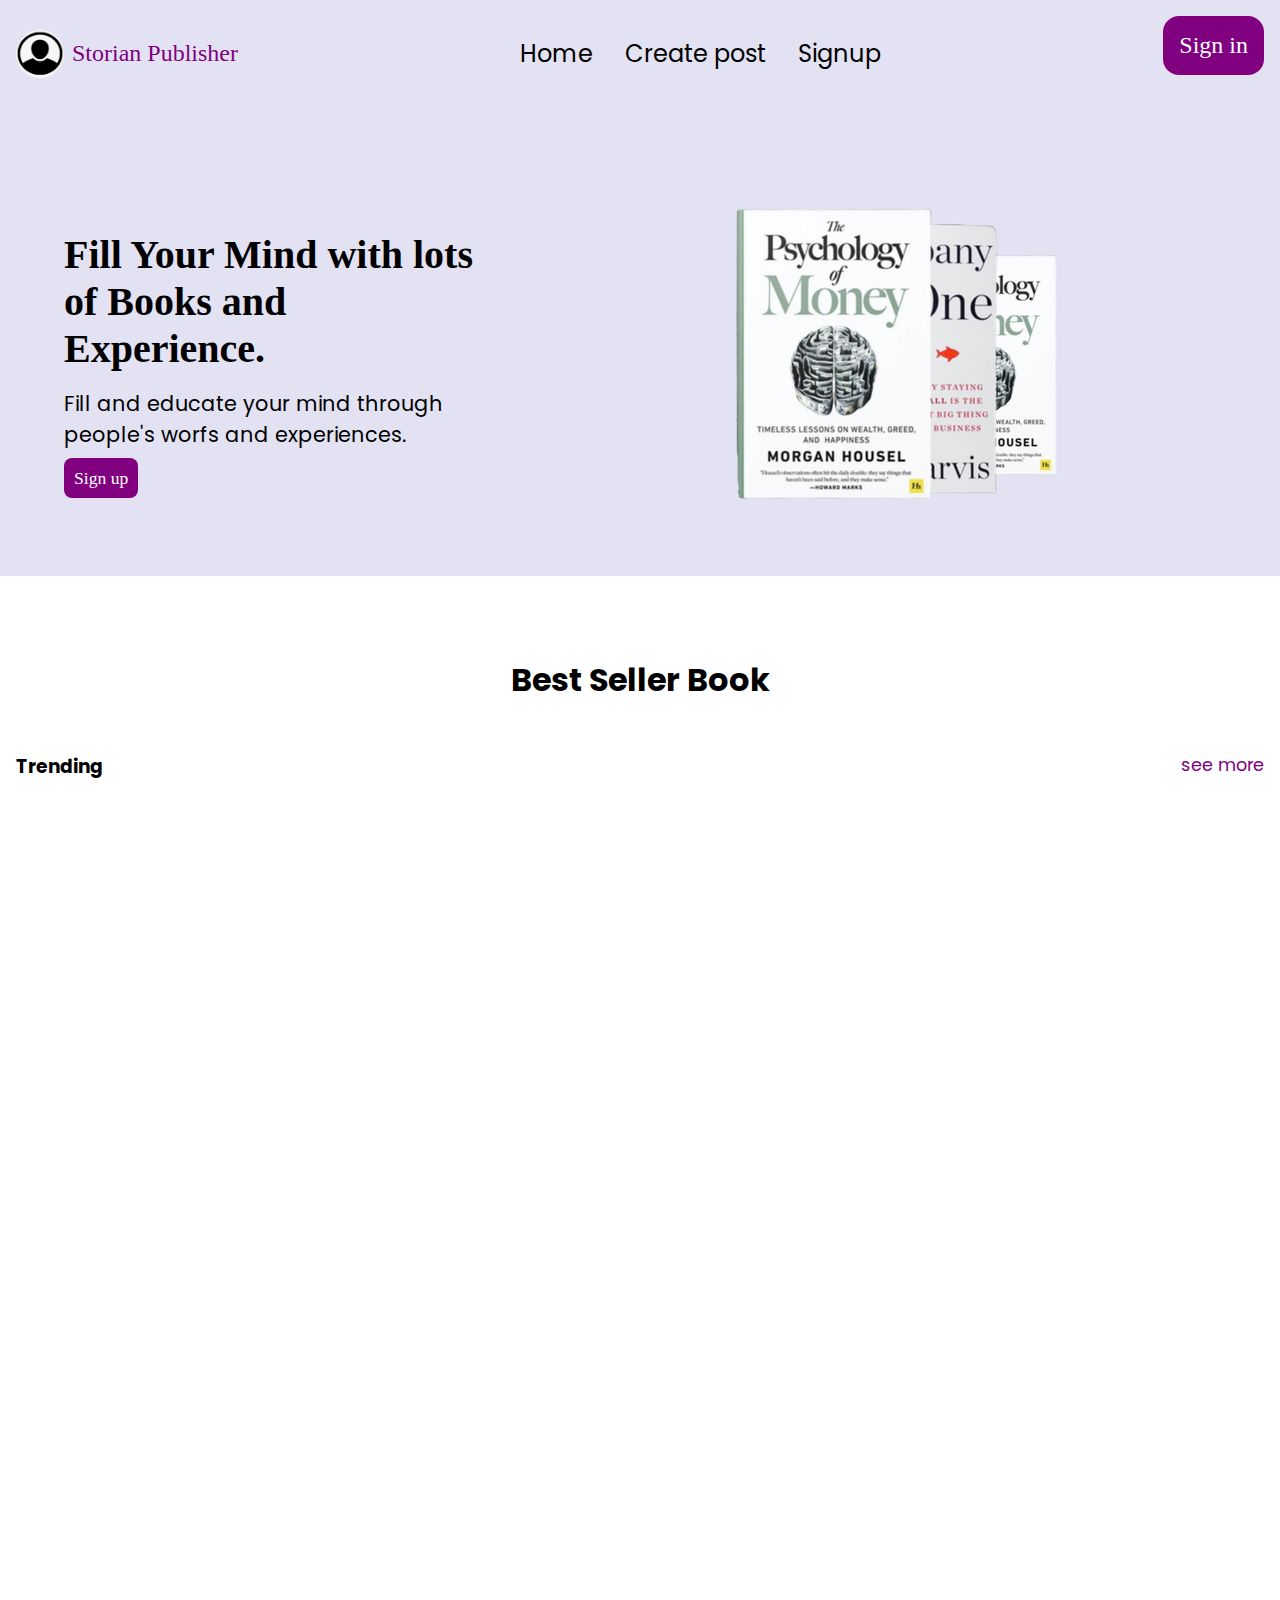
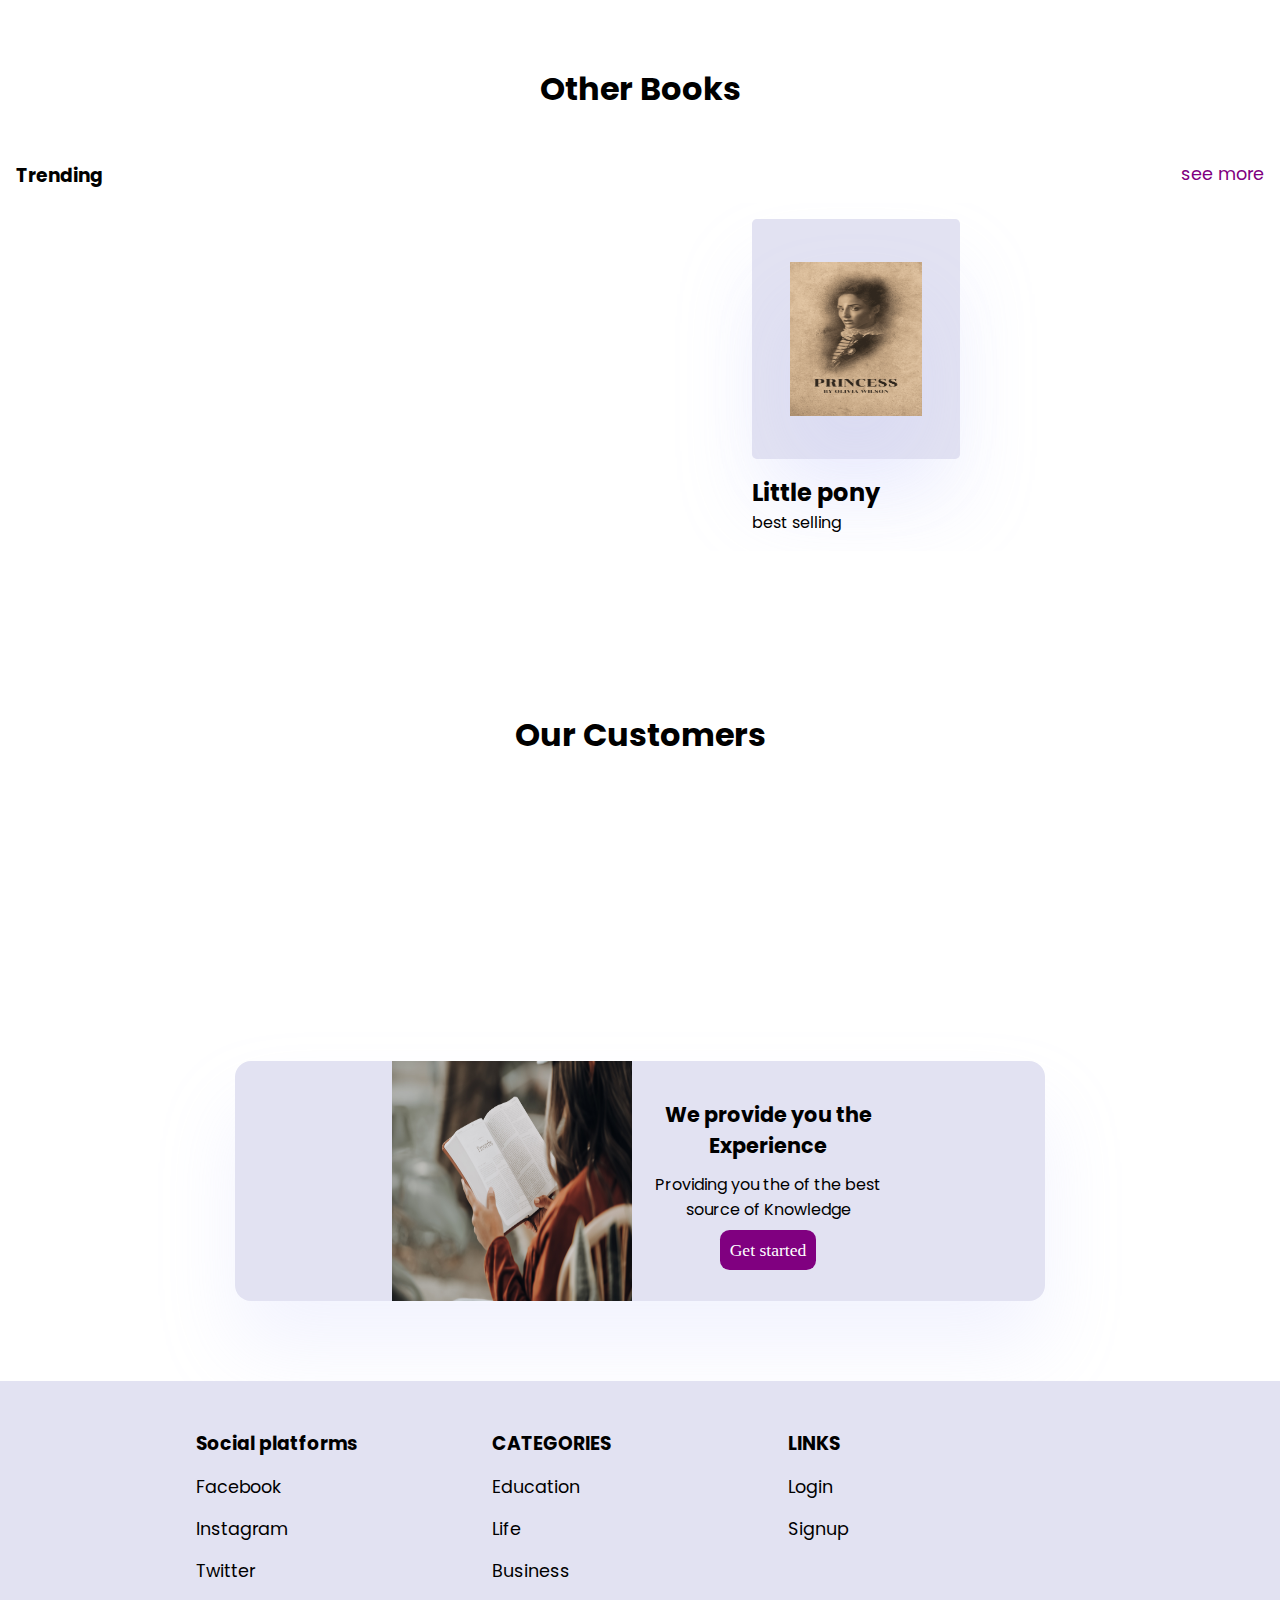
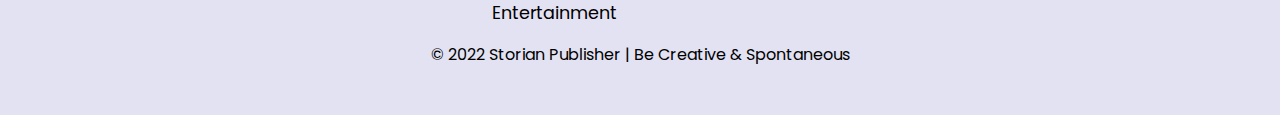
==== commit 94cc35c6: "new" ====
--- a/index.html
+++ b/index.html
@@ -2,244 +2,268 @@
 <html lang="en">
 
 <head>
-    <meta charset="UTF-8">
-    <meta http-equiv="X-UA-Compatible" content="IE=Edge">
-    <meta name="viewport" content="width=device-width, initial-scale=1">
-
-    <title>Storian Publisher - Home</title>
-    <link rel="stylesheet" href="style.css">
-    <link rel="stylesheet" href="https://unpkg.com/aos@next/dist/aos.css" />
-    <meta name="author" content="Storian Publisher">
-    <meta name="description" content="Fill Your Mind with lots of Books and Experience">
-    <meta name="keywords" content="Storian Publisher | Business | Education">
-    <meta name="distribution" content="global" />
-    <meta name="rating" content="General" />
-    <meta name="language" content="En" />
-    <meta property="og:image:alt" content="Storian Publisher">
-    <meta property="og:image" content="assests/img/joel-muniz-XqXJJhK-c08-unsplash.jpg">
-    <meta property="og:type" content="article" />
-    <meta property="og:title" content="Writetime - Homepage" />
-    <meta property="og:description" content="Fill Your Mind with lots of Books and Experience" />
-    <meta property="og:url" content="https://daviduche03.github.io/write-time" />
-    <meta property="og:site_name" content="Storian Publisher" />
+  <meta charset="UTF-8">
+  <meta http-equiv="X-UA-Compatible" content="IE=Edge">
+  <meta name="viewport" content="width=device-width, initial-scale=1">
+
+  <title>Storian Publisher - Home</title>
+  <link rel="stylesheet" href="style.css">
+  <link rel="stylesheet" href="https://unpkg.com/aos@next/dist/aos.css" />
+  <meta name="author" content="Storian Publisher">
+  <meta name="description" content="Fill Your Mind with lots of Books and Experience">
+  <meta name="keywords" content="Storian Publisher | Business | Education">
+  <meta name="distribution" content="global" />
+  <meta name="rating" content="General" />
+  <meta name="language" content="En" />
+  <meta property="og:image:alt" content="Storian Publisher">
+  <meta property="og:image" content="assests/img/joel-muniz-XqXJJhK-c08-unsplash.jpg">
+  <meta property="og:type" content="article" />
+  <meta property="og:title" content="Writetime - Homepage" />
+  <meta property="og:description" content="Fill Your Mind with lots of Books and Experience" />
+  <meta property="og:url" content="https://daviduche03.github.io/write-time" />
+  <meta property="og:site_name" content="Storian Publisher" />
 </head>
 
 <body>
-    <div class="heading">
-        <header>
-            <div class="logo">
-                <img src="assests/img/avatar.png" class="logo" alt="writetime">
-                <p>Storian Publisher</p>
-            </div>
-            <ul class="nav">
-                <li><a href="">Home</a></li>
-                <li><a href="create-novel.html">Create post</a></li>
-                <li><a href="register.html">Signup</a></li>
-            </ul>
-            <a href="" class="contest">Sign in</a>
-            <div class="menu" id="menu">
-                <div>
-                    <span class="line-1"></span>
-                    <span class="line-2"></span>
-                    <span class="line-3"></span>
-                </div>
-            </div>
-
-
-        </header>
-
-        <!--Home start-->
-        <div class="home">
-            <div class="home-texts">
-                <h1>Fill Your Mind with lots of Books and Experience.</h1>
-                <p>Fill and educate your mind through people's worfs and experiences.</p>
-                <div class="button">
-                    <a href="register.html">Sign up</a>
-                </div>
-            </div>
-
-            <div class="home-img">
-                <img src="assests/img/slazzer_img_1663154950924.png" alt="">
-            </div>
-        </div>
-        <!--Home end-->
-    </div>
-
-    <!--Book display start-->
-    <div class="book-display">
-        <h2>Best Seller Book</h2>
-        <div class="books">
-            <a href="home.html">
-                <div class="book-container" data-aos="zoom-in-left">
-                    <div class="book">
-                        <img src="assests/img/First.png" alt="love at first sight" />
-                    </div>
-                    <h3>Love at first sight</h3>
-                    <small>best selling</small>
-                </div>
-            </a>
-
-            <a href="">
-                <div class="book-container" data-aos="zoom-in-right">
-                    <div class="book">
-                        <img src="assests/img/Fairy.png" alt="fairy tale" />
-                    </div>
-                    <h3>Fairy tales</h3>
-                    <small>best selling</small>
-                </div>
-            </a>
-
-            <a href="">
-                <div class="book-container" data-aos="zoom-in-left">
-                    <div class="book">
-                        <img src="assests/img/Love.png" alt="love story" />
-                    </div>
-                    <h3>Love story</h3>
-                    <small>best selling</small>
-                </div>
-            </a>
-
-            <a href="">
-                <div class="book-container" data-aos="zoom-in-right">
-                    <div class="book">
-                        <img src="assests/img/compress.png" alt="princess" />
-                    </div>
-                    <h3>Princess</h3>
-                    <small>best selling</small>
-                </div>
-            </a>
-        </div>
-    </div>
-    <!--Book display end-->
-
-    <!--About start-->
-    <div class="about" data-aos="zoom-in-up">
-        <div class="about-text">
-            <h2>Knowledge is power, why not give us a try.</h2>
-            <p>we are here to deliver our best</p>
-            <a href="login.html">Sign in</a>
-        </div>
-        <div class="about-img">
-            <img src="assests/img/compress.png" alt="writetime" />
-        </div>
-    </div>
-    <!--About end-->
-
-    <!--Book display start-->
-    <div class="book-display">
-        <h2>Other Books</h2>
-        <div class="books">
-            <div class="book-container" data-aos="zoom-in-right">
-                <div class="book">
-                    <img src="assests/img/raze.jpeg" alt="raze" />
-                </div>
-                <h3>Raze</h3>
-                <small>best selling</small>
-            </div>
-
-            <div class="book-container" data-aos="zoom-in-left">
-                <div class="book">
-                    <img src="assests/img/lunar.jpeg" alt="lunar" />
-                </div>
-                <h3>Lunar storm</h3>
-                <small>best selling</small>
-            </div>
-
-            <div class="book-container" data-aos="zoom-in-right">
-                <div class="book">
-                    <img src="assests/img/world.jpeg" alt="world" />
-                </div>
-                <h3>Hypocrite world</h3>
-                <small>best selling</small>
-            </div>
-
-            <div class="book-container">
-                <div class="book">
-                    <img src="assests/img/compress.png" alt="" />
-                </div>
-                <h3>Little pony</h3>
-                <small>best selling</small>
-            </div>
-        </div>
-    </div>
-    <!--Book display end-->
-
-    <!--Customer review start-->
-    <div class="customer-review">
-        <h2>Our Customers</h2>
-        <div class="customers">
-            <div class="reviews" data-aos="zoom-in-up">
-                <p>its been a great thing havng to using your amazimg service</p>
-                <div class="reviews-img">
-                    <img src="assests/img/avatar.png" alt="john terry" />
-                    <small>John Terry</small>
-                </div>
-            </div>
-
-            <div class="reviews" data-aos="zoom-in-up">
-                <p>its been a pleasure visiting this amazing site.</p>
-                <div class="reviews-img">
-                    <img src="assests/img/images (19).jpeg" alt="oliver sky" />
-                    <small>oliver sky</small>
-                </div>
-            </div>
-
-            <div class="reviews" data-aos="zoom-in-up">
-                <p>its been a great thing havng to using your amazimg service</p>
-                <div class="reviews-img">
-                    <img src="assests/img/avatar.png" alt="christian shakes" />
-                    <small>christian shakes</small>
-                </div>
-            </div>
-        </div>
-    </div>
-    <!--Customer reviews end-->
-
-    <!--Description start-->
-    <div class="description">
-        <div class="description-tag">
-            <img src="assests/img/joel-muniz-XqXJJhK-c08-unsplash.jpg" alt="writetime" />
-            <div class="description-text">
-                <h3>We provide you the Experience</h3>
-                <p>Providing you the of the best source of Knowledge</p>
-                <a href="register.html">Get started</a>
-            </div>
-        </div>
-    </div>
-    <!--Description end-->
-
-    <footer>
-        <div class="footer-item">
-
-            <div class="footer-content">
-                <h3>Social platforms</h3>
-                <li><a href="#">Facebook</a></li>
-                <li><a href="#">Instagram</a></li>
-                <li><a href="#">Twitter</a></li>
-            </div>
-
-            <div class="footer-content">
-                <h3>CATEGORIES</h3>
-                <li><a href="#">Education</a></li>
-                <li><a href="#">Life</a></li>
-                <li><a href="#">Business</a></li>
-                <li><a href="#">Entertainment</a></li>
-            </div>
-
-            <div class="footer-content">
-                <h3>LINKS</h3>
-                <li><a href="#">Login</a></li>
-                <li><a href="#">Signup</a></li>
-            </div>
-        </div>
-        <p>© 2022 Storian Publisher | Be Creative & Spontaneous</p>
-    </footer>
-
-    <script src="main.js"></script>
-    <script src="https://unpkg.com/aos@next/dist/aos.js"></script>
-    <script>
-        AOS.init();
-    </script>
+  <div class="heading">
+    <header>
+      <div class="logo">
+        <img src="assests/img/avatar.png" class="logo" alt="writetime">
+        <p>
+          Storian Publisher
+        </p>
+      </div>
+      <ul class="nav">
+        <li><a href="">Home</a></li>
+        <li><a href="create-novel.html">Create post</a></li>
+        <li><a href="register.html">Signup</a></li>
+      </ul>
+      <a href="" class="contest">Sign in</a>
+      <div class="menu" id="menu">
+        <div>
+          <span class="line-1"></span>
+          <span class="line-2"></span>
+          <span class="line-3"></span>
+        </div>
+      </div>
+
+
+    </header>
+
+    <!--Home start-->
+    <div class="home">
+      <div class="home-texts">
+        <h1>Fill Your Mind with lots of Books and Experience.</h1>
+        <p>
+          Fill and educate your mind through people's worfs and experiences.
+        </p>
+        <div class="button">
+          <a href="register.html">Sign up</a>
+        </div>
+      </div>
+
+      <div class="home-img">
+        <img src="assests/img/slazzer_img_1663154950924.png" alt="">
+      </div>
+    </div>
+    <!--Home end-->
+  </div>
+
+  <!--Book display start-->
+  <div class="book-display">
+    <h2>Best Seller Book</h2>
+    <div class="book-link">
+      <h3>Trending</h3>
+      <a href="#">see more</a>
+    </div>
+    <div class="books">
+      <a href="home.html">
+        <div class="book-container" data-aos="zoom-in-left">
+          <div class="book">
+            <img src="assests/img/First.png" alt="love at first sight" />
+          </div>
+          <h3>Love at first sight</h3>
+          <small>best selling</small>
+        </div>
+      </a>
+
+      <a href="">
+        <div class="book-container" data-aos="zoom-in-right">
+          <div class="book">
+            <img src="assests/img/Fairy.png" alt="fairy tale" />
+          </div>
+          <h3>Fairy tales</h3>
+          <small>best selling</small>
+        </div>
+      </a>
+
+      <a href="">
+        <div class="book-container" data-aos="zoom-in-left">
+          <div class="book">
+            <img src="assests/img/Love.png" alt="love story" />
+          </div>
+          <h3>Love story</h3>
+          <small>best selling</small>
+        </div>
+      </a>
+
+      <a href="">
+        <div class="book-container" data-aos="zoom-in-right">
+          <div class="book">
+            <img src="assests/img/compress.png" alt="princess" />
+          </div>
+          <h3>Princess</h3>
+          <small>best selling</small>
+        </div>
+      </a>
+    </div>
+  </div>
+  <!--Book display end-->
+
+  <!--About start-->
+  <div class="about" data-aos="zoom-in-up">
+    <div class="about-text">
+      <h2>Knowledge is power, why not give us a try.</h2>
+      <p>
+        we are here to deliver our best
+      </p>
+      <a href="login.html">Sign in</a>
+    </div>
+    <div class="about-img">
+      <img src="assests/img/compress.png" alt="writetime" />
+    </div>
+  </div>
+  <!--About end-->
+
+  <!--Book display start-->
+  <div class="book-display">
+    <h2>Other Books</h2>
+    <div class="book-link">
+      <h3>Trending</h3>
+      <a href="#">see more</a>
+    </div>
+    <div class="books">
+      <div class="book-container" data-aos="zoom-in-right">
+        <div class="book">
+          <img src="assests/img/raze.jpeg" alt="raze" />
+        </div>
+        <h3>Raze</h3>
+        <small>best selling</small>
+      </div>
+
+      <div class="book-container" data-aos="zoom-in-left">
+        <div class="book">
+          <img src="assests/img/lunar.jpeg" alt="lunar" />
+        </div>
+        <h3>Lunar storm</h3>
+        <small>best selling</small>
+      </div>
+
+      <div class="book-container" data-aos="zoom-in-right">
+        <div class="book">
+          <img src="assests/img/world.jpeg" alt="world" />
+        </div>
+        <h3>Hypocrite world</h3>
+        <small>best selling</small>
+      </div>
+
+      <div class="book-container">
+        <div class="book">
+          <img src="assests/img/compress.png" alt="" />
+        </div>
+        <h3>Little pony</h3>
+        <small>best selling</small>
+      </div>
+    </div>
+  </div>
+  <!--Book display end-->
+
+  <!--Customer review start-->
+  <div class="customer-review">
+    <h2>Our Customers</h2>
+    <div class="customers">
+      <div class="reviews" data-aos="zoom-in-up">
+        <p>
+          its been a great thing havng to using your amazimg service
+        </p>
+        <div class="reviews-img">
+          <img src="assests/img/avatar.png" alt="john terry" />
+          <small>John Terry</small>
+        </div>
+      </div>
+
+      <div class="reviews" data-aos="zoom-in-up">
+        <p>
+          its been a pleasure visiting this amazing site.
+        </p>
+        <div class="reviews-img">
+          <img src="assests/img/images (19).jpeg" alt="oliver sky" />
+          <small>oliver sky</small>
+        </div>
+      </div>
+
+      <div class="reviews" data-aos="zoom-in-up">
+        <p>
+          its been a great thing havng to using your amazimg service
+        </p>
+        <div class="reviews-img">
+          <img src="assests/img/avatar.png" alt="christian shakes" />
+          <small>christian shakes</small>
+        </div>
+      </div>
+    </div>
+  </div>
+  <!--Customer reviews end-->
+
+  <!--Description start-->
+  <div class="description">
+    <div class="description-tag">
+      <img src="assests/img/joel-muniz-XqXJJhK-c08-unsplash.jpg" alt="writetime" />
+      <div class="description-text">
+        <h3>We provide you the Experience</h3>
+        <p>
+          Providing you the of the best source of Knowledge
+        </p>
+        <a href="register.html">Get started</a>
+      </div>
+    </div>
+  </div>
+  <!--Description end-->
+
+  <footer>
+    <div class="footer-item">
+
+      <div class="footer-content">
+        <h3>Social platforms</h3>
+        <li><a href="#">Facebook</a></li>
+        <li><a href="#">Instagram</a></li>
+        <li><a href="#">Twitter</a></li>
+      </div>
+
+      <div class="footer-content">
+        <h3>CATEGORIES</h3>
+        <li><a href="#">Education</a></li>
+        <li><a href="#">Life</a></li>
+        <li><a href="#">Business</a></li>
+        <li><a href="#">Entertainment</a></li>
+      </div>
+
+      <div class="footer-content">
+        <h3>LINKS</h3>
+        <li><a href="#">Login</a></li>
+        <li><a href="#">Signup</a></li>
+      </div>
+    </div>
+    <p>
+      © 2022 Storian Publisher | Be Creative & Spontaneous
+    </p>
+  </footer>
+
+  <script src="main.js"></script>
+  <script src="https://unpkg.com/aos@next/dist/aos.js"></script>
+  <script>
+    AOS.init();
+  </script>
 </body>
 
-</html>
+</html>--- a/style.css
+++ b/style.css
@@ -1,565 +1,573 @@
 @import url('https://fonts.googleapis.com/css2?family=Poppins&display=swap');
 
 body {
-    background: white;
-    color: black;
+  background: white;
+  color: black;
 }
 
 * {
+  padding: 0;
+  margin: 0;
+  box-sizing: border-box;
+  font-family: poppins;
+  list-style: none;
+  text-decoration: none;
+  scroll-behavior: smooth;
+}
+
+:root {
+  --white-color: #fff;
+  --gray-color: #e2e2f2;
+  --main-color: purple;
+  --color-light: rgba(182, 189, 250, 0.18);
+  --box-shadow: 0 3rem 5rem var(--color-light);
+}
+
+@font-face {
+  font-family: notosans;
+  src: url('/assests/font/NotoSans-Regular.ttf');
+}
+
+
+@font-face {
+  font-family: zolina;
+  src: url('assests/font/zolina-bold.ttf');
+}
+
+.heading {
+  background: var(--gray-color);
+  padding: 1rem;
+  height: 42rem;
+}
+
+header {
+  display: flex;
+  justify-content: space-between;
+  align-items: center;
+}
+
+header .nav {
+  display: flex;
+  justify-content: center;
+  align-items: center;
+}
+
+header .nav li a {
+  margin: 1rem;
+  margin-bottom: 0;
+  color: var(--black-color);
+  font-size: 1.5rem
+}
+
+.nav li a:hover::before {
+  content: '';
+  position: absolute;
+  width: 50px;
+  height: 20px;
+  border-radius: 50%;
+  background: transparent;
+  border-bottom: 5px solid var(--main-color);
+  top: 3.6rem;
+  transition: .4s;
+  animation: animate 1s linear infinite;
+}
+
+@keyframes animate {
+  0% {
+    opacity: 0;
+  }
+
+  100% {
+    opacity: 1;
+  }
+}
+
+header .contest {
+  background: var(--main-color);
+  padding: 1rem;
+  border-radius: 1rem;
+  color: var(--white-color);
+  font-size: 1.5rem;
+  font-family: zolina
+}
+
+.logo {
+  display: flex;
+  justify-content: center;
+  align-items: center
+}
+
+.logo img {
+  width: 3rem;
+  height: 3rem;
+  border-radius: 50%;
+  margin-right: .5rem;
+}
+
+.logo p {
+  font-size: 1.5rem;
+  color: var(--main-color);
+  font-family: zolina
+}
+
+.home {
+  padding: 1rem 3rem;
+  display: grid;
+  grid-template-columns: repeat(2, 1fr);
+  align-items: center;
+  margin-bottom: 3rem;
+}
+
+.home-texts {
+  width: 26rem;
+}
+
+.home-texts h1 {
+  font-size: 2.5rem;
+  font-family: notosans;
+  margin-bottom: 1rem;
+  color: var(--black-color);
+}
+
+.home-texts p {
+  font-family: poppins;
+  font-size: 1.3rem;
+  margin-bottom: 1rem;
+  color: var(--black-color)
+}
+
+.button a {
+  background: var(--main-color);
+  font-family: zolina;
+  padding: 10px;
+  color: var(--white-color);
+  border-radius: .5rem;
+}
+
+.book-display {
+  padding: 5rem 1rem;
+  text-align: center;
+}
+
+.book-display h2 {
+  font-size: 2rem;
+}
+
+.book-link {
+  margin-top: 3rem;
+  display: flex;
+  justify-content: space-between;
+}
+
+.book-link a{
+  color: var(--main-color);
+}
+
+.books {
+  display: flex;
+  align-items: center;
+  overflow: auto;
+  text-align: left;
+}
+
+.book-container {
+  margin: 1rem;
+}
+
+.book-container h3 {
+  font-size: 1.5rem;
+}
+
+.book-container small {
+  font-size: 1rem;
+}
+
+.book-container .book {
+  width: 13rem;
+  background: var(--gray-color);
+  padding: 10px;
+  height: 15rem;
+  display: grid;
+  place-items: center;
+  margin-bottom: 1rem;
+  border-radius: .3rem;
+  box-shadow: var(--box-shadow);
+}
+
+.book-container .book img {
+  width: 70%;
+  height: 70%;
+  box-shadow: var(--box-shadow);
+}
+
+.about {
+  display: grid;
+  grid-template-columns: repeat(2, 1fr);
+  place-items: center;
+  align-items: center;
+  background: var(--gray-color);
+  padding: 10px;
+  border-radius: 1rem;
+  margin: 2rem;
+}
+
+.about-text {
+  margin-left: 3rem;
+}
+
+.about-text h2 {
+  font-size: 1.7rem;
+  margin-bottom: 1rem;
+}
+
+.about-text p {
+  font-size: 1.3rem;
+  margin-bottom: 1rem;
+}
+
+.about-text a {
+  background: var(--main-color);
+  padding: 1rem;
+  border-radius: .6rem;
+  font-family: zolina;
+  color: var(--white-color);
+}
+
+.about-img {
+  width: 10rem;
+}
+
+.about-img img {
+  width: 100%;
+}
+
+.customer-review {
+  padding: 5rem 1rem;
+  text-align: center;
+}
+
+.customer-review h2 {
+  font-size: 2rem;
+  margin-bottom: 2.4rem;
+}
+
+.customers {
+  display: flex;
+  justify-content: center;
+  align-items: center;
+  flex-wrap: wrap;
+}
+
+.reviews {
+  width: 15rem;
+  text-align: left;
+  margin: 1rem;
+}
+
+.reviews p {
+  font-size: 1.2rem;
+}
+
+.reviews div {
+  width: 20rem;
+  display: flex;
+  align-items: center;
+}
+
+.reviews div img {
+  width: 3rem;
+  height: 3rem;
+  border-radius: 50%;
+  margin-top: 1rem;
+  margin-right: 1.5rem;
+}
+
+.reviews div small {
+  font-size: 1rem;
+}
+
+.description {
+  display: flex;
+  justify-content: center;
+  align-items: center;
+  background: var(--gray-color);
+  margin-left: 14.7rem;
+  margin-right: 14.7rem;
+  margin-bottom: 5rem;
+  box-shadow: var(--box-shadow);
+  border-radius: 1rem
+}
+
+.description-tag {
+  display: grid;
+  grid-template-columns: repeat(2, 1fr);
+  grid-gap: 1rem;
+  justify-content: center;
+  align-items: center;
+}
+
+.description-tag img {
+  width: 15rem;
+  height: 15rem;
+}
+
+.description-text {
+  width: 15rem;
+  text-align: center;
+}
+
+.description-text h3 {
+  font-size: 1.3rem;
+  margin-bottom: .7rem;
+}
+
+.description-text p {
+  font-size: 1rem;
+  margin-bottom: 1rem;
+}
+
+.description-text a {
+  background: var(--main-color);
+  border-radius: .6rem;
+  padding: 10px;
+  font-family: zolina;
+  color: var(--white-color);
+}
+
+footer {
+  background: var(--gray-color);
+  padding: 3rem;
+}
+
+footer p {
+  text-align: center;
+}
+
+.footer-item {
+  display: flex;
+  justify-content: center;
+}
+
+.footer-content {
+  width: 25%;
+}
+
+.footer-content img {
+  width: 50px;
+  border-radius: 50%;
+}
+
+.footer-content h3 {
+  margin-bottom: 1rem;
+}
+
+.footer-content li,
+a {
+  color: var(--black-color);
+  font-size: 1.1rem;
+  transition: .3s;
+  margin-bottom: 1rem;
+}
+
+.footer-content a:hover {
+  color: var(--main-color);
+}
+
+.menu {
+  width: 50px;
+  height: 50px;
+  background: var(--main-color);
+  border-radius: 8px;
+  cursor: pointer;
+  display: none;
+}
+
+.menu div {
+  width: 40px;
+  height: 40px;
+  margin: 4px;
+  position: relative;
+}
+
+.menu span {
+  background: var(--white-color);
+  width: 100%;
+  height: 4px;
+  border-radius: 50px;
+  display: block;
+  position: absolute;
+  left: 50%;
+  top: 50%;
+  transform: translate(-50%, -50%);
+  transition: transform 0.5s, width 0.5s;
+}
+
+.menu .line-1 {
+  width: 50%;
+  transform: translate(-100%, -12px);
+  transform-origin: 0 0;
+}
+
+.menu .line-3 {
+  width: 50%;
+  left: auto;
+  right: 0;
+  transform: translate(0, 10px);
+  transform-origin: 100% 0;
+}
+
+.openmenu .line-1 {
+  transform: translate(0, 0) rotate(-45deg);
+}
+
+.openmenu .line-3 {
+  transform: translate(-100%, 0) rotate(-45deg);
+}
+
+.openmenu .line-2 {
+  transform: translate(-50%, -50%) rotate(45deg);
+}
+
+/*mobile settings*/
+@media(max-width: 500px) {
+  .heading {
     padding: 0;
-    margin: 0;
-    box-sizing: border-box;
-    font-family: poppins;
-    list-style: none;
-    text-decoration: none;
-    scroll-behavior: smooth;
-}
-
-:root {
-    --white-color: #fff;
-    --gray-color: #e2e2f2;
-    --main-color: purple;
-    --color-light: rgba(182, 189, 250, 0.18);
-    --box-shadow: 0 3rem 5rem var(--color-light);
-}
-
-@font-face {
-    font-family: notosans;
-    src: url('/assests/font/NotoSans-Regular.ttf');
-}
-
-
-@font-face {
-    font-family: zolina;
-    src: url('assests/font/zolina-bold.ttf');
-}
-
-.heading {
-    background: var(--gray-color);
-    padding: 1rem;
-    height: 42rem;
-}
-
-header {
-    display: flex;
-    justify-content: space-between;
-    align-items: center;
-}
-
-header .nav {
-    display: flex;
-    justify-content: center;
-    align-items: center;
-}
-
-header .nav li a {
-    margin: 1rem;
-    margin-bottom: 0;
-    color: var(--black-color);
-    font-size: 1.5rem
-}
-
-.nav li a:hover::before {
-    content: '';
-    position: absolute;
-    width: 50px;
-    height: 20px;
-    border-radius: 50%;
-    background: transparent;
-    border-bottom: 5px solid var(--main-color);
-    top: 3.6rem;
-    transition: .4s;
-    animation: animate 1s linear infinite;
-}
-
-@keyframes animate {
-    0% {
-        opacity: 0;
-    }
-
-    100% {
-        opacity: 1;
-    }
-}
-
-header .contest {
+  }
+
+  header {
     background: var(--main-color);
     padding: 1rem;
-    border-radius: 1rem;
-    color: var(--white-color);
-    font-size: 1.5rem;
-    font-family: zolina
-}
-
-.logo {
+  }
+
+  header .nav {
+    color: var(--gray-color);
+    position: absolute;
+    top: -200px;
+    opacity: 0;
+    right: 0;
+    left: 0;
     display: flex;
+    flex-direction: column;
+    text-align: center;
+    background: var(--main-color);
+    transition: .3s;
+    height: 15rem;
+  }
+
+  header .nav li {
+    margin: 1rem;
+  }
+
+  header .nav li a {
+    font-size: 1.2rem;
+  }
+
+  .nav li a:hover::before {
+    display: none;
+  }
+
+  header .nav.active {
+    top: 80px;
+    opacity: 1;
+  }
+
+  header .contest {
+    display: none;
+  }
+
+  header .menu {
+    display: block;
+  }
+
+  .logo p {
+    color: var(--gray-color);
+    font-family: poppins
+  }
+
+  .home {
+    display: grid;
+    grid-template-columns: repeat(1, 1fr);
+    padding: 7rem 1rem;
+
+  }
+
+  .home-texts {
+    width: 20rem
+  }
+
+  .home-texts h1 {
+    font-size: 2rem
+  }
+
+  .home-img {
+    width: 20rem;
+    margin-bottom: 50rem;
+  }
+
+  .home-img img {
+    width: 100%;
+  }
+
+  .about {
+    grid-template-columns: repeat(1, 1fr);
+    grid-gap: 2rem;
+    padding: 1.5rem;
+  }
+
+  .about-text {
+    margin-left: 1rem;
+  }
+
+  .customer-review {
+    text-align: center
+  }
+
+  .reviews {
+    text-align: center;
+    width: 105%;
+  }
+
+  .reviews div {
+    align-items: center;
     justify-content: center;
-    align-items: center
-}
-
-.logo img {
-    width: 3rem;
-    height: 3rem;
-    border-radius: 50%;
-    margin-right: .5rem;
-}
-
-.logo p {
-    font-size: 1.5rem;
-    color: var(--main-color);
-    font-family: zolina
-}
-
-.home {
-    padding: 1rem 3rem;
-    display: grid;
-    grid-template-columns: repeat(2, 1fr);
-    align-items: center;
-    margin-bottom: 3rem;
-}
-
-.home-texts {
-    width: 26rem;
-}
-
-.home-texts h1 {
-    font-size: 2.5rem;
-    font-family: notosans;
-    margin-bottom: 1rem;
-    color: var(--black-color);
-}
-
-.home-texts p {
-    font-family: poppins;
-    font-size: 1.3rem;
-    margin-bottom: 1rem;
-    color: var(--black-color)
-}
-
-.button a {
-    background: var(--main-color);
-    font-family: zolina;
-    padding: 10px;
-    color: var(--white-color);
-    border-radius: .5rem;
-}
-
-.book-display {
-    padding: 5rem 1rem;
-    text-align: center;
-}
-
-.book-display h2 {
-    font-size: 2rem;
-}
-
-.books {
-    display: flex;
-    justify-content: center;
-    align-items: center;
-    flex-wrap: wrap;
-    margin-top: 3rem;
-    text-align: left;
-}
-
-.book-container {
+  }
+
+  .reviews div img {
+    width: 2rem;
+    height: 2rem;
+  }
+
+  .description {
     margin: 1rem;
-}
-
-.book-container h3 {
-    font-size: 1.5rem;
-}
-
-.book-container small {
-    font-size: 1rem;
-}
-
-.book-container .book {
-    width: 13rem;
-    background: var(--gray-color);
-    padding: 10px;
-    height: 15rem;
-    display: grid;
-    place-items: center;
-    margin-bottom: 1rem;
-    border-radius: .3rem;
-    box-shadow: var(--box-shadow);
-}
-
-.book-container .book img {
-    width: 70%;
-    height: 70%;
-    box-shadow: var(--box-shadow);
-}
-
-.about {
-    display: grid;
-    grid-template-columns: repeat(2, 1fr);
-    place-items: center;
-    align-items: center;
-    background: var(--gray-color);
-    padding: 10px;
-    border-radius: 1rem;
-    margin: 2rem;
-}
-
-.about-text {
-    margin-left: 3rem;
-}
-
-.about-text h2 {
-    font-size: 1.7rem;
-    margin-bottom: 1rem;
-}
-
-.about-text p {
-    font-size: 1.3rem;
-    margin-bottom: 1rem;
-}
-
-.about-text a {
-    background: var(--main-color);
-    padding: 1rem;
-    border-radius: .6rem;
-    font-family: zolina;
-    color: var(--white-color);
-}
-
-.about-img {
-    width: 10rem;
-}
-
-.about-img img {
-    width: 100%;
-}
-
-.customer-review {
-    padding: 5rem 1rem;
-    text-align: center;
-}
-
-.customer-review h2 {
-    font-size: 2rem;
-    margin-bottom: 2.4rem;
-}
-
-.customers {
-    display: flex;
-    justify-content: center;
-    align-items: center;
-    flex-wrap: wrap;
-}
-
-.reviews {
-    width: 15rem;
-    text-align: left;
-    margin: 1rem;
-}
-
-.reviews p {
-    font-size: 1.2rem;
-}
-
-.reviews div {
+  }
+
+  .description-tag {
+    grid-template-columns: repeat(1, 1fr);
+    padding: 1.5rem;
+  }
+
+  .footer-item {
+    display: block;
+  }
+
+  .footer-content {
+    width: 55%;
+  }
+}
+
+@media (max-width: 768px) {
+
+  .home-img img {
     width: 20rem;
-    display: flex;
-    align-items: center;
-}
-
-.reviews div img {
-    width: 3rem;
-    height: 3rem;
-    border-radius: 50%;
-    margin-top: 1rem;
-    margin-right: 1.5rem;
-}
-
-.reviews div small {
-    font-size: 1rem;
-}
-
-.description {
-    display: flex;
-    justify-content: center;
-    align-items: center;
-    background: var(--gray-color);
-    margin-left: 14.7rem;
-    margin-right: 14.7rem;
-    margin-bottom: 5rem;
-    box-shadow: var(--box-shadow);
-    border-radius: 1rem
-}
-
-.description-tag {
-    display: grid;
-    grid-template-columns: repeat(2, 1fr);
-    grid-gap: 1rem;
-    justify-content: center;
-    align-items: center;
-}
-
-.description-tag img {
-    width: 15rem;
-    height: 15rem;
-}
-
-.description-text {
-    width: 15rem;
-    text-align: center;
-}
-
-.description-text h3 {
-    font-size: 1.3rem;
-    margin-bottom: .7rem;
-}
-
-.description-text p {
-    font-size: 1rem;
-    margin-bottom: 1rem;
-}
-
-.description-text a {
-    background: var(--main-color);
-    border-radius: .6rem;
-    padding: 10px;
-    font-family: zolina;
-    color: var(--white-color);
-}
-
-footer {
-    background: var(--gray-color);
-    padding: 3rem;
-}
-
-footer p {
-    text-align: center;
-}
-
-.footer-item {
-    display: flex;
-    justify-content: center;
-}
-
-.footer-content {
-    width: 25%;
-}
-
-.footer-content img {
-    width: 50px;
-    border-radius: 50%;
-}
-
-.footer-content h3 {
-    margin-bottom: 1rem;
-}
-
-.footer-content li,
-a {
-    color: var(--black-color);
-    font-size: 1.1rem;
-    transition: .3s;
-    margin-bottom: 1rem;
-}
-
-.footer-content a:hover {
-    color: var(--main-color);
-}
-
-.menu {
-    width: 50px;
-    height: 50px;
-    background: var(--main-color);
-    border-radius: 8px;
-    cursor: pointer;
-    display: none;
-}
-
-.menu div {
-    width: 40px;
-    height: 40px;
-    margin: 4px;
-    position: relative;
-}
-
-.menu span {
-    background: var(--white-color);
-    width: 100%;
-    height: 4px;
-    border-radius: 50px;
-    display: block;
-    position: absolute;
-    left: 50%;
-    top: 50%;
-    transform: translate(-50%, -50%);
-    transition: transform 0.5s, width 0.5s;
-}
-
-.menu .line-1 {
-    width: 50%;
-    transform: translate(-100%, -12px);
-    transform-origin: 0 0;
-}
-
-.menu .line-3 {
-    width: 50%;
-    left: auto;
-    right: 0;
-    transform: translate(0, 10px);
-    transform-origin: 100% 0;
-}
-
-.openmenu .line-1 {
-    transform: translate(0, 0) rotate(-45deg);
-}
-
-.openmenu .line-3 {
-    transform: translate(-100%, 0) rotate(-45deg);
-}
-
-.openmenu .line-2 {
-    transform: translate(-50%, -50%) rotate(45deg);
-}
-
-/*mobile settings*/
-@media(max-width: 500px) {
-    .heading {
-        padding: 0;
-    }
-
-    header {
-        background: var(--main-color);
-        padding: 1rem;
-    }
-
-    header .nav {
-        color: var(--gray-color);
-        position: absolute;
-        top: -200px;
-        opacity: 0;
-        right: 0;
-        left: 0;
-        display: flex;
-        flex-direction: column;
-        text-align: center;
-        background: var(--main-color);
-        transition: .3s;
-        height: 15rem;
-    }
-
-    header .nav li {
-        margin: 1rem;
-    }
-
-    header .nav li a {
-        font-size: 1.2rem;
-    }
-
-    .nav li a:hover::before {
-        display: none;
-    }
-
-    header .nav.active {
-        top: 80px;
-        opacity: 1;
-    }
-
-    header .contest {
-        display: none;
-    }
-
-    header .menu {
-        display: block;
-    }
-
-    .logo p {
-        color: var(--gray-color);
-        font-family: poppins
-    }
-
-    .home {
-        display: grid;
-        grid-template-columns: repeat(1, 1fr);
-        padding: 7rem 1rem;
-
-    }
-
-    .home-texts {
-        width: 20rem
-    }
-
-    .home-texts h1 {
-        font-size: 2rem
-    }
-
-    .home-img {
-        width: 20rem;
-        margin-bottom: 50rem;
-    }
-
-    .home-img img {
-        width: 100%;
-    }
-
-    .about {
-        grid-template-columns: repeat(1, 1fr);
-        grid-gap: 2rem;
-        padding: 1.5rem;
-    }
-
-    .about-text {
-        margin-left: 1rem;
-    }
-
-    .customer-review {
-        text-align: center
-    }
-
-    .reviews {
-        text-align: center;
-        width: 105%;
-    }
-
-    .reviews div {
-        align-items: center;
-        justify-content: center;
-    }
-
-    .reviews div img {
-        width: 2rem;
-        height: 2rem;
-    }
-
-    .description {
-        margin: 1rem;
-    }
-
-    .description-tag {
-        grid-template-columns: repeat(1, 1fr);
-        padding: 1.5rem;
-    }
-
-    .footer-item {
-        display: block;
-    }
-
-    .footer-content {
-        width: 55%;
-    }
-}
-
-@media (max-width: 768px) {
-
-    .home-img img {
-        width: 20rem;
-    }
-
-    .description-tag {
-        grid-template-columns: repeat(1, 1fr);
-    }
+  }
+
+  .description-tag {
+    grid-template-columns: repeat(1, 1fr);
+  }
 }
 
 @media(min-width: 700px) {
-    .heading {
-        height: 36rem;
-    }
-}
+  .heading {
+    height: 36rem;
+  }
+}